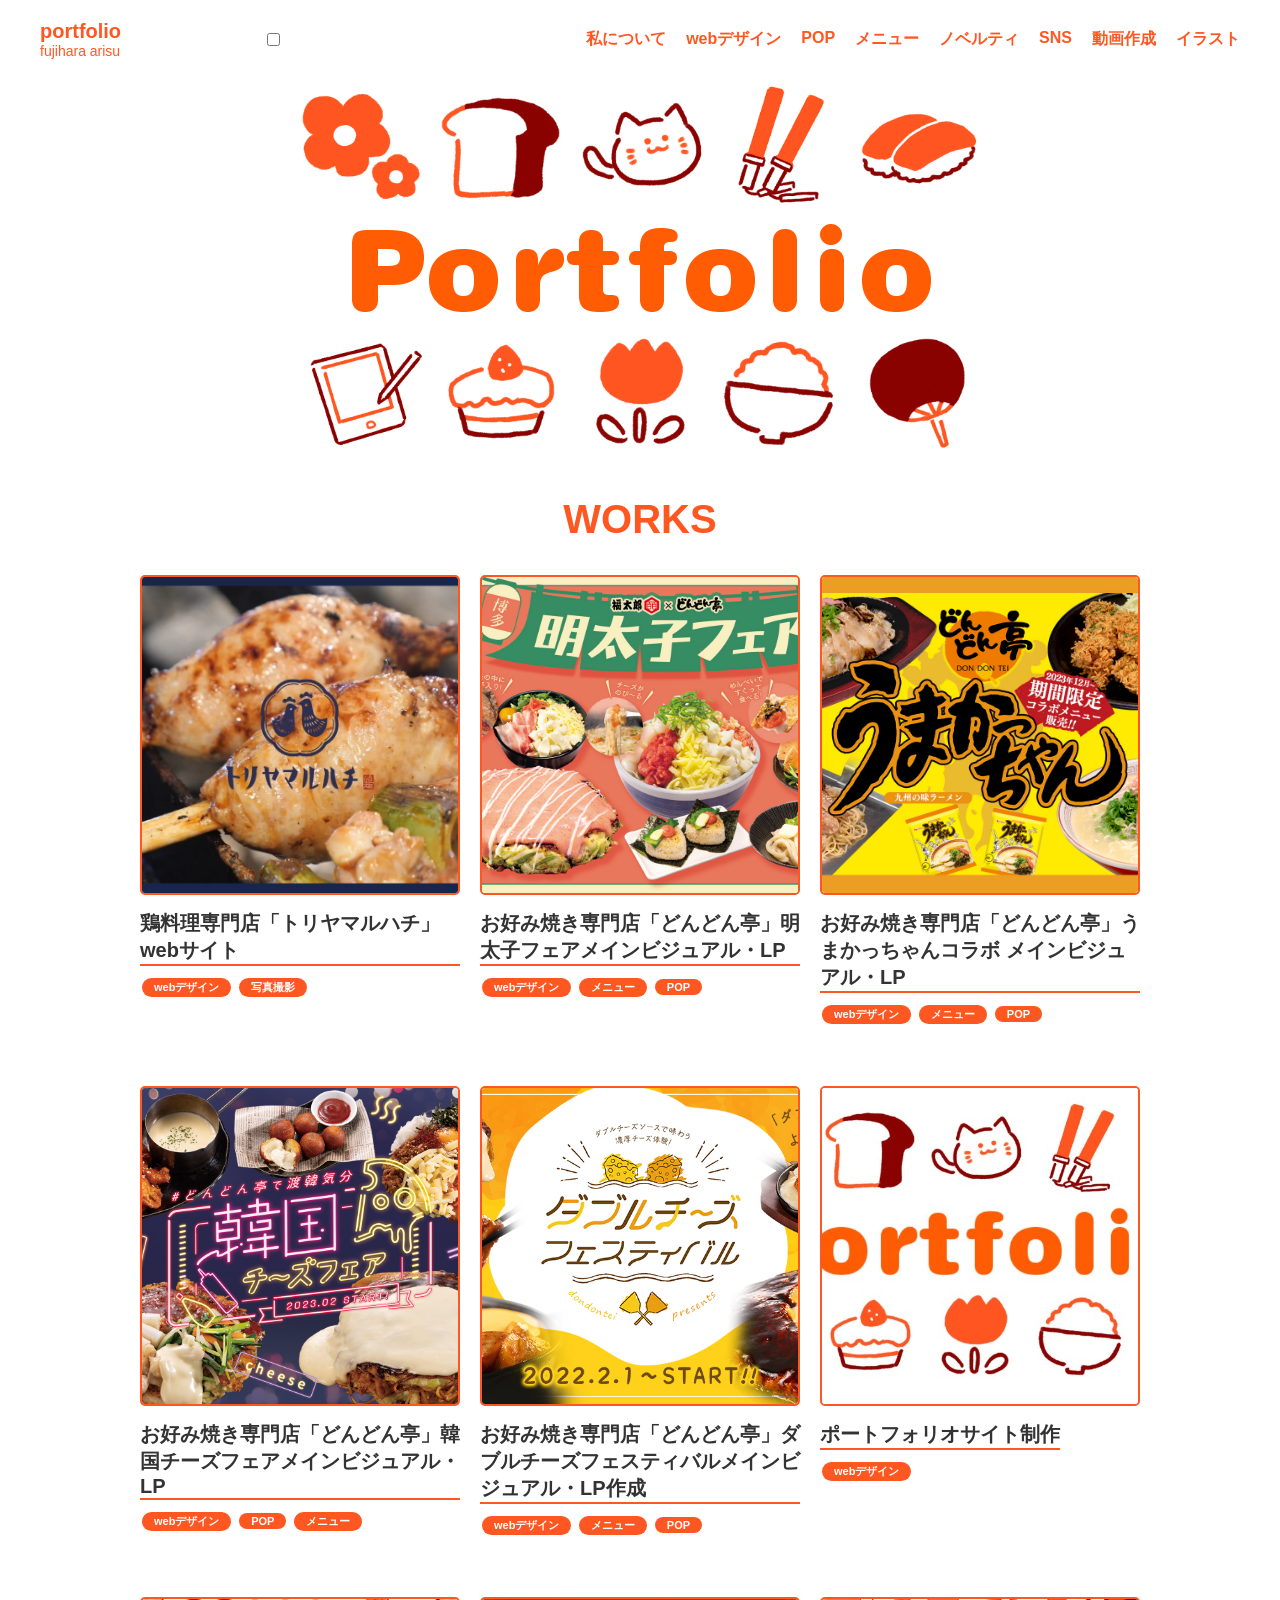
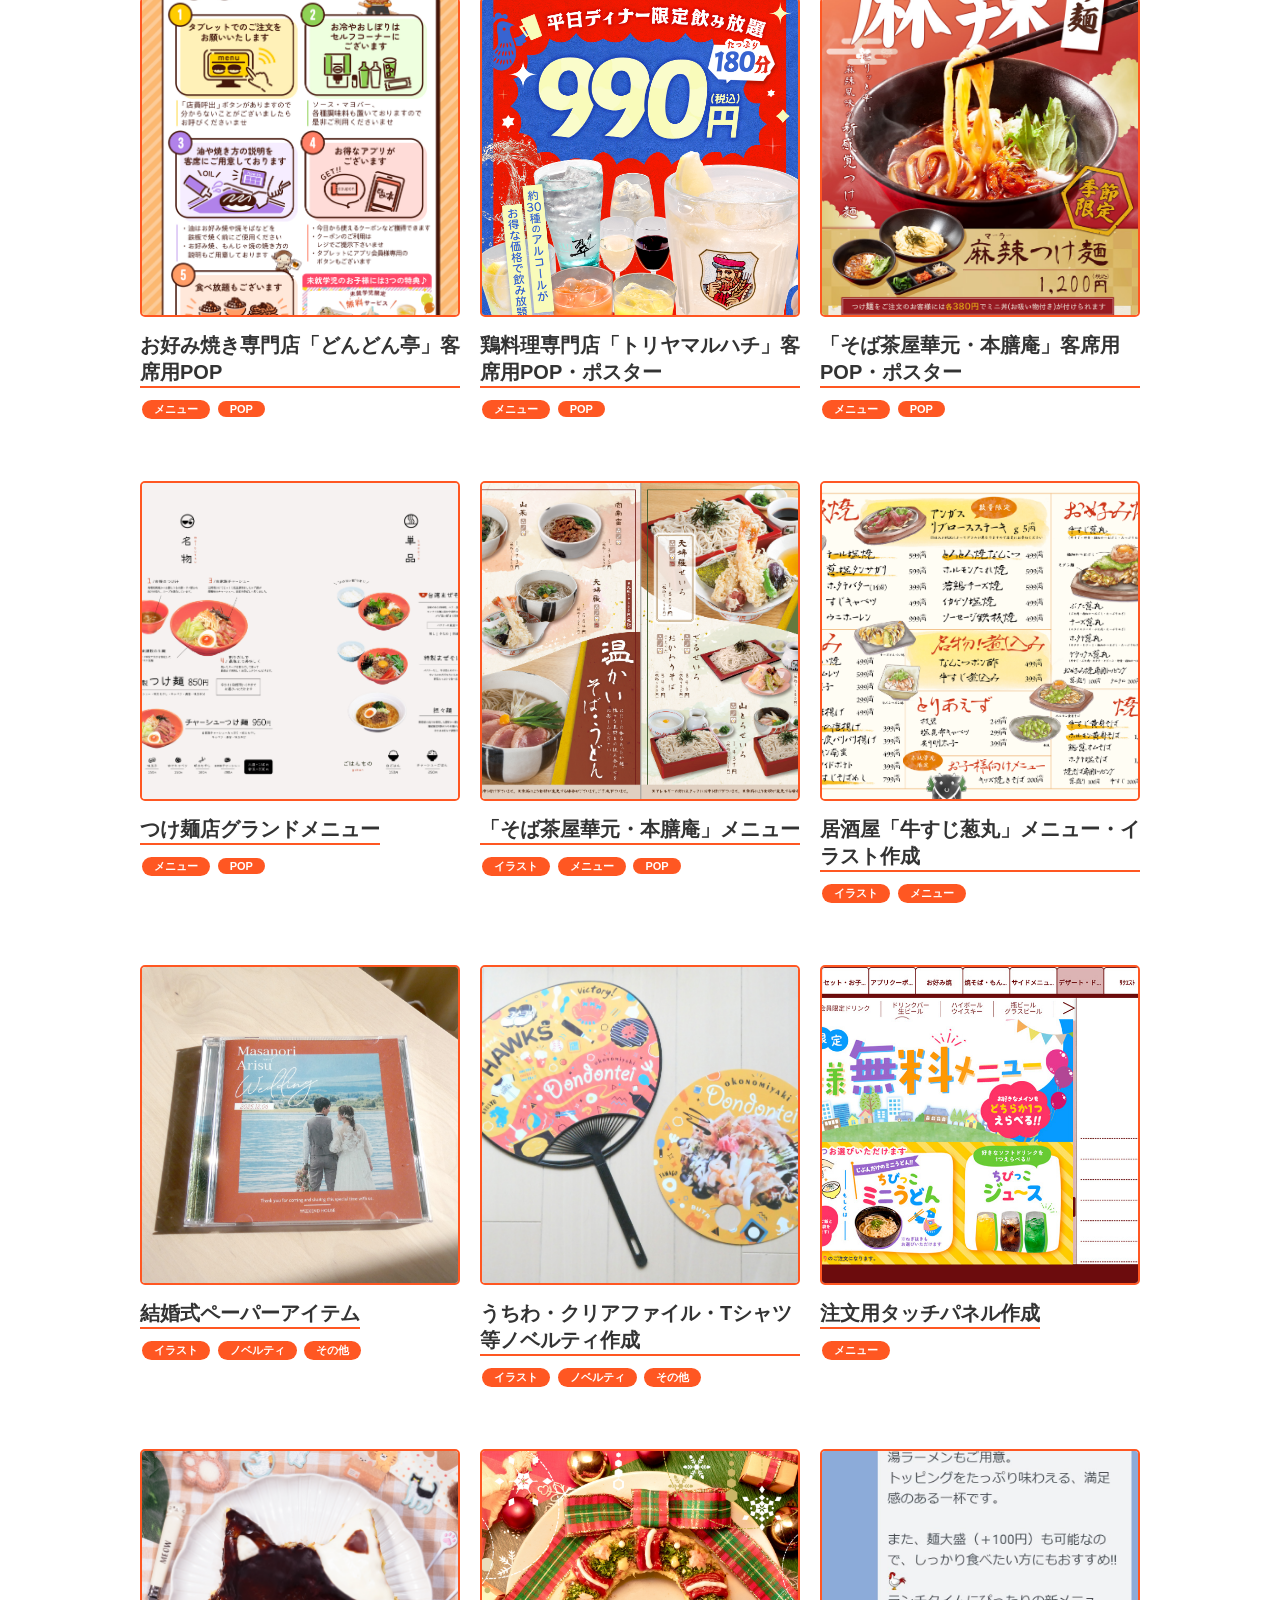
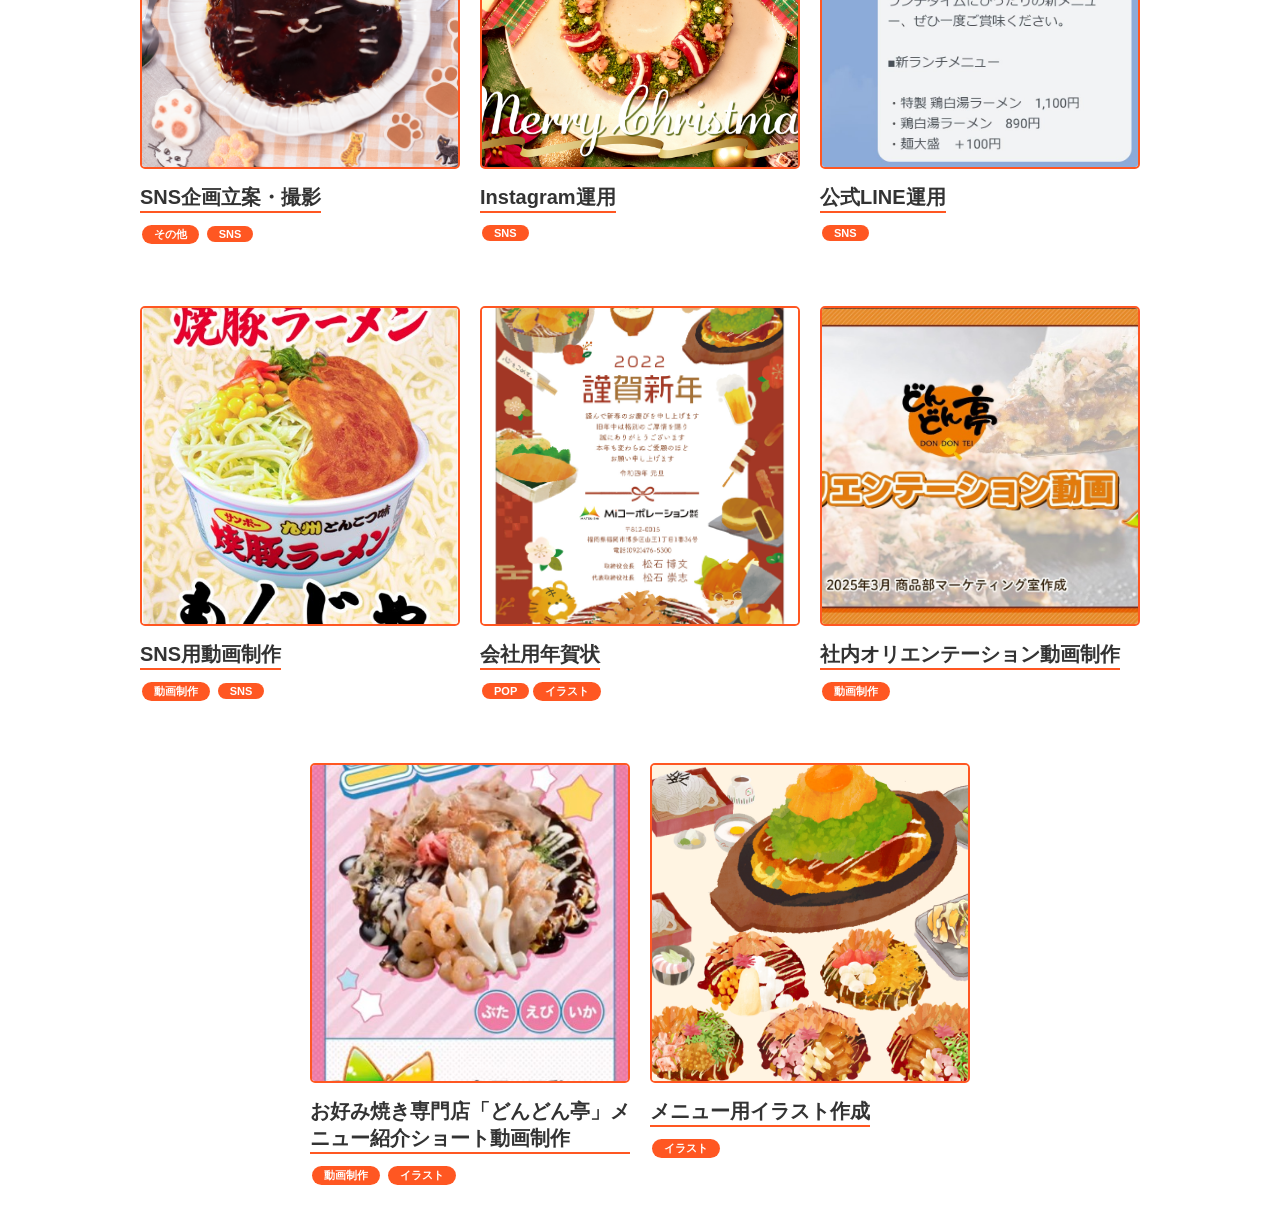
==== index.html @ ddd137fe "Update index.html" ====
<!doctype html>
<html lang="ja">
<head>
    <meta charset="utf-8">
    <title>portfolio</title>
    <meta name="viewport" content="width=device-width, initial-scale=1.0">
    <link rel="stylesheet" href="style.css">
</head>

<body>
    <header>
        <div class="logo">
             <h1><a href="index.html">portfolio</a></h1>
            <p>fujihara arisu</p>
        </div>

        <input type="checkbox" id="menu-btn-check">
            <label for="menu-btn-check" class="menu-btn">
                <span></span>
            </label>
        <nav class="nav-container">

            
            <ul class="menu-content">
                <li><a href="profile.html">私について</a></li>
                <li><a href="web.html">webデザイン</a></li>
                <li><a href="pop.html">POP</a></li>
                <li><a href="menu.html">メニュー</a></li>
                <li><a href="novelty.html">ノベルティ</a></li>
                <li><a href="sns.html">SNS</a></li>
                <li><a href="video.html">動画作成</a></li>
                <li><a href="illustration.html">イラスト</a></li>
            </ul>
        </nav>
    </header>

    <main>
        <div class="main_visual">
            <div class="main_visual_illustration">
                <img src="main_visual_mini01.png" alt="メインビジュアル01">
                <img src="main_visual_mini02.png" alt="メインビジュアル02">
                <img src="main_visual_mini03.png" alt="メインビジュアル03">
                <img src="main_visual_mini04.png" alt="メインビジュアル04">
                <img src="main_visual_mini05.png" alt="メインビジュアル05">
            </div>
                    <div class="main_visual_text">
                        <img src="portfolio.png" alt="メインビジュアル">
                    </div>
            <div class="main_visual_illustration">
                <img src="main_visual_mini06.png" alt="メインビジュアル06">
                <img src="main_visual_mini07.png" alt="メインビジュアル07">
                <img src="main_visual_mini08.png" alt="メインビジュアル08">
                <img src="main_visual_mini09.png" alt="メインビジュアル09">
                <img src="main_visual_mini10.png" alt="メインビジュアル10">
            </div>
        </div>
    </main>
        <section id="works">
            <div class="inner">
                <h2 class="section-title">WORKS</h2>
                
                <div class="works-container">


					

                     <article class="work-card">
                        <button class="modal-open-btn" onclick="document.getElementById('modal04').showModal()">
                            <div class="work-image-wrapper">
                                <img src="maruhachi_web03.jpg" alt="鶏料理専門店「トリヤマルハチ」webサイト" class="work-thumb">
                            </div>
                            <div class="work-info-mini">
                                <h3 class="work-title">鶏料理専門店「トリヤマルハチ」webサイト</h3>
                                <div class="category-tags">
                                    <span class="tag">webデザイン</span>
                                    <span class="tag">写真撮影</span>
                                </div>
                            </div>
                        </button>

                        <dialog id="modal04" class="work-modal">
                            <div class="modal-content">
                                <button class="modal-close-btn" onclick="document.getElementById('modal04').close()">×</button>
                              <div class="modal-body">
                                  <div class="modal-images-group">
                                    <img src="maruhachi_web_kanpu.jpg" alt="詳細画像1" class="modal-main-img">
                                    </div>
                                
                                  <div class="modal-text">
                                    <h3>鶏料理専門店「トリヤマルハチ」webサイト</h3>
                                    <div class="category-tags">
<span class="tag">webデザイン</span>
                                    </div>
                                    <p>鶏料理専門店「トリヤマルハチ」webサイト作成。<br>
                                        デザイン制作からコーディング、wordpress導入、メニューの写真撮影、更新業務まで一貫して担当。<br>
                                        アクセス解析を分析したところメニューを見に来られるお客様が多かったため、より分かりやすいページにするためメニューページにすぐ飛べる導線を作るなど改修も行っている。<br>
                                    
                                     <a href="https://www.toriya-08.com/" class="btn-link">webサイトはこちら</a></p>
                                  </div>
                                </div>
                            </div>
                        </dialog>
                    </article>


                    <article class="work-card">
                        <button class="modal-open-btn" onclick="document.getElementById('modal16').showModal()">
                            <div class="work-image-wrapper">
                                <img src="web_mentaiko01.jpg" alt="お好み焼き専門店「どんどん亭」明太子フェアメインビジュアル・LP" class="work-thumb">
                            </div>
                            <div class="work-info-mini">
                                <h3 class="work-title">お好み焼き専門店「どんどん亭」明太子フェアメインビジュアル・LP</h3>
                                <div class="category-tags">
                                        <span class="tag">webデザイン</span>
                                      <span class="tag">メニュー</span>
                                        <span class="tag">POP</span>
                                </div>
                            </div>
                        </button>

                        <dialog id="modal16" class="work-modal">
                            <div class="modal-content">
                                <button class="modal-close-btn" onclick="document.getElementById('modal16').close()">×</button>
                              <div class="modal-body">
                                  <div class="modal-images-group">
									   <p>メインビジュアル</p>
                                    <img src="web_mentaiko01.jpg" alt="詳細画像1" class="modal-main-img">
									   <p>テーブルシール</p>
									   <img src="mentaiko_table.jpg" alt="詳細画像1" class="modal-main-img">
									  <p>注文用タッチパネル</p>
									   <img src="tab_mentai_01.jpg" alt="詳細画像2" class="modal-main-img">
									  <img src="tab_mentai_02.jpg" alt="詳細画像3" class="modal-main-img">
									  <p>LPデザインカンプ</p>
									   <img src="mentaiko_design_sp.jpg" alt="詳細画像4" class="modal-main-img">
                                    </div>
                                
                                  <div class="modal-text">
                                    <h3>お好み焼き専門店「どんどん亭」明太子フェアメインビジュアル・LP</h3>
                                    <div class="category-tags">
                                        <span class="tag">webデザイン</span>
                                      <span class="tag">メニュー</span>
                                        <span class="tag">POP</span>
                                    </div>
                                    <p>お好み焼き専門店「どんどん亭」明太子フェアメインビジュアル・LP作成。<br>
                                        デザイン制作からコーディング、注文用のタッチパネルのデザインまで一貫して担当。<br>
                                        明太子フェアは毎年開催されており、和風のデザインが多かったので印象を変えるためにモダンな雰囲気を心掛けた。<br>
										また、「どんどん亭」と「福太郎」どちらも福岡の企業のため、山笠や屋台を連想させる提灯を使って「福岡感」の出るデザインに仕上げ、ここでしか食べられない特別なコラボ感を演出した。<br>
                                    
                                     <a href="https://www.dondontei.com/campaign/dondontei_mentaiko2026/" class="btn-link">LPはこちら</a></p>
                                  </div>
                                </div>
                            </div>
                        </dialog>
                    </article>


                  <article class="work-card">
                        <button class="modal-open-btn" onclick="document.getElementById('modal05').showModal()">
                            <div class="work-image-wrapper">
                                <img src="screen_umaka.jpg" alt="「うまかっちゃん」コラボLP" class="work-thumb">
                            </div>
                            <div class="work-info-mini">
                                <h3 class="work-title">お好み焼き専門店「どんどん亭」うまかっちゃんコラボ メインビジュアル・LP</h3>
                                <div class="category-tags">
                                      <span class="tag">webデザイン</span>
                                      <span class="tag">メニュー</span>
                                        <span class="tag">POP</span>
                                </div>
                            </div>
                        </button>

                        <dialog id="modal05" class="work-modal">
                            <div class="modal-content">
                                <button class="modal-close-btn" onclick="document.getElementById('modal05').close()">×</button>
                              <div class="modal-body">
                                  <div class="modal-images-group">
                                      <p>メインビジュアル</p>
                                    <img src="screen_umaka.jpg" alt="詳細画像1" class="modal-main-img">
                                      <p>三角POP</p>
                                    <img src="umaka_sankaku_tyu2.jpg" alt="詳細画像2" class="modal-main-img">
                                      <p>タッチパネル画面</p>
                                       <img src="umaka_paneru.jpg" alt="詳細画像2" class="modal-main-img">
									   <p>デザインカンプ</p>
                                       <img src="umaka_lp.jpg" alt="詳細画像2" class="modal-main-img">
                                    </div>
                                
                                  <div class="modal-text">
                                    <h3>お好み焼き専門店「どんどん亭」うまかっちゃんコラボ メインビジュアル・LP</h3>
                                    <div class="category-tags">
                                      <span class="tag">webデザイン</span>
                                      <span class="tag">メニュー</span>
 <span class="tag">POP</span>
                                    </div>
                                    <p>お好み焼き専門店「どんどん亭」で九州の袋ラーメン「うまかっちゃん」とコラボした際のwebデザイン・コーディングを担当。<br>
                                        メニュー紹介を袋麺のパッケージに見立てたり、九州のコラボらしく博多弁を使用したり遊び心あふれるデザイン。<br>
                                        LPのほかにも三角POP・タッチパネル・のぼりなども作成。<br>
                                        <a href="https://www.dondontei.com/campaign/umakachan2023/" class="btn-link">LPはこちら</a></p>
                                    </p>
                                  </div>
                                </div>
                            </div>
                        </dialog>
                    </article>

                     <article class="work-card">
                        <button class="modal-open-btn" onclick="document.getElementById('modal02').showModal()">
                            <div class="work-image-wrapper">
								<img src="kankoku_fair_main.jpg" alt="POP02 詳細画像" class="work-thumb">
                            </div>
                            <div class="work-info-mini">
                                <h3 class="work-title">お好み焼き専門店「どんどん亭」韓国チーズフェアメインビジュアル・LP</h3>
                                <div class="category-tags">
                                     <span class="tag">webデザイン</span>
                                            <span class="tag">POP</span>
                                            <span class="tag">メニュー</span>
                                            
                                </div>
                            </div>
                        </button>

                        <dialog id="modal02" class="work-modal">
                            <div class="modal-content">
                                <button class="modal-close-btn" onclick="document.getElementById('modal02').close()">×</button>
                                <div class="modal-body">
										<div class="modal-images-group">
                               	<p>メインビジュアル</p>
                                    <img src="kankoku_fair_main.jpg" alt="POP02 詳細画像" class="modal-main-img">
									<p>デザインカンプ</p>
									<img src="kankoku_lp.jpg" alt="POP02 詳細画像" class="modal-main-img">
</div>
									
                                    <div class="modal-text">
                                        <h3>お好み焼き専門店「どんどん亭」韓国チーズフェアメインビジュアル・LP</h3>
                                        <div class="category-tags">
                                <span class="tag">webデザイン</span>
                                            <span class="tag">POP</span>
                                            <span class="tag">メニュー</span>
                                            
                                        </div>
                                        <p>お好み焼き専門店「どんどん亭」の期間限定フェア「韓国チーズフェア」のメインビジュアル・LP作成・コーディングを担当。<br>
                                        韓国らしいネオン管のデザインで、今まで社内であまり作成していなかったデザインに挑戦した結果、例年のチーズフェアよりも売り上げが好調だった。<br>
                                        メインビジュアルをもとにLP、タッチパネル等も作成した。<br>
                                            <a href="https://www.dondontei.com/campaign/kankoku_cheese_fair_2023/" class="btn-link">LPはこちら</a></p>
                                    </div>
                                </div>
                            </div>
                        </dialog>
                    </article>

                                     <article class="work-card">
                        <button class="modal-open-btn" onclick="document.getElementById('modal06').showModal()">
                            <div class="work-image-wrapper">
                                <img src="cheese2022_website_top_banner.jpg" alt="「ダブルチーズフェスティバル」LP作成" class="work-thumb">
                                <img src="panel_06.jpg" alt="「ダブルチーズフェスティバル」タッチパネル" class="work-thumb">
                                <img src="panel_07.jpg" alt="「ダブルチーズフェスティバル」タッチパネル" class="work-thumb">
                                <img src="panel_08.jpg" alt="「ダブルチーズフェスティバル」タッチパネル" class="work-thumb">
                            </div>
                            <div class="work-info-mini">
                                <h3 class="work-title">お好み焼き専門店「どんどん亭」ダブルチーズフェスティバルメインビジュアル・LP作成</h3>
                                <div class="category-tags">
                                      <span class="tag">webデザイン</span>
                                      <span class="tag">メニュー</span>
 <span class="tag">POP</span>
                                </div>
                            </div>
                        </button>

                        <dialog id="modal06" class="work-modal">
                            <div class="modal-content">
                                <button class="modal-close-btn" onclick="document.getElementById('modal06').close()">×</button>
                              <div class="modal-body">
                                  <div class="modal-images-group">
									  <p>メインビジュアル</p>
                                    <img src="cheese2022_website_top_banner.jpg" alt="詳細画像1" class="modal-main-img">
									  <p>ロゴ</p>
                                    <img src="w_cheese_logo.jpg" alt="詳細画像1" class="modal-main-img">
									  <p>デザインカンプ</p>
									  <img src="w_cheese_lp.jpg" alt="詳細画像1" class="modal-main-img">
                                    </div>
                                
                                  <div class="modal-text">
                                    <h3>お好み焼き専門店「どんどん亭」ダブルチーズフェスティバルメインビジュアル・LP作成</h3>
                                    <div class="category-tags">
                                      <span class="tag">webデザイン</span>
                                      <span class="tag">メニュー</span>
                                      
 <span class="tag">POP</span>
                                    </div>
                                    <p>お好み焼き専門店「どんどん亭」季節限定フェア「ダブルチーズフェスティバル」LPを制作。<br>
                                        冬のフェアらしく温かみのあるデザインを心掛けた。<br>
                                         <a href="https://www.dondontei.com/campaign/wcheesefes2022/" class="btn-link">LPはこちら</a>
                                    </p>
                                  </div>
                                </div>
                            </div>
                        </dialog>
                    </article>


                    <article class="work-card">
                        <button class="modal-open-btn" onclick="document.getElementById('modal21').showModal()">
                            <div class="work-image-wrapper">
                                <img src="web_portfolio.jpg" alt="ポートフォリオサイト" class="work-thumb">
                            </div>
                            <div class="work-info-mini">
                                <h3 class="work-title">ポートフォリオサイト制作</h3>
                                <div class="category-tags">
                                        <span class="tag">webデザイン</span>
                                </div>
                            </div>
                        </button>

                        <dialog id="modal21" class="work-modal">
                            <div class="modal-content">
                                <button class="modal-close-btn" onclick="document.getElementById('modal21').close()">×</button>
                              <div class="modal-body">
                                  <div class="modal-images-group">
                                    <img src="web_portfolio.jpg" alt="詳細画像1" class="modal-main-img">
                                    <img src="web_portfolio02.jpg" alt="詳細画像1" class="modal-main-img">
                                    </div>
                                
                                  <div class="modal-text">
                                    <h3>ポートフォリオサイト制作</h3>
                                    <div class="category-tags">
                                        <span class="tag">webデザイン</span>
                                    </div>
                                    <p>当ポートフォリオサイトの制作。<br>
                                        飲食店の実績が多いので、飲食物の写真が引き立つよう暖かみのある色合いをベースに作成。シンプルで閲覧しやすいデザインを心がけた。<br>
                                        <br>
                                    
                                     
                                  </div>
                                </div>
                            </div>
                        </dialog>
                    </article>


					         <article class="work-card">
                        <button class="modal-open-btn" onclick="document.getElementById('modal13').showModal()">
                            <div class="work-image-wrapper">
                                <img src="don_pop_01.jpg" alt="お好み焼き専門店「どんどん亭」客席用POP" class="work-thumb">
                            </div>
                            <div class="work-info-mini">
                                <h3 class="work-title">お好み焼き専門店「どんどん亭」客席用POP</h3>
                                <div class="category-tags">
                                    <span class="tag">メニュー</span>
                                    <span class="tag">POP</span>
                                </div>
                            </div>
                        </button>

                        <dialog id="modal13" class="work-modal">
                            <div class="modal-content">
                                <button class="modal-close-btn" onclick="document.getElementById('modal13').close()">×</button>
                              <div class="modal-body">
                                  <div class="modal-images-group">
                                    <p>初回来店時の案内POP</p>
                                    <img src="don_pop_01.jpg" alt="詳細画像1" class="modal-main-img"><br>
                                    <p>客席に掲示するお好み焼きの作り方POP</p>
                                    <img src="don_pop_02.jpg" alt="詳細画像2" class="modal-main-img"><br>
                                    <p>クチコミを促すPOP</p>
                                    <img src="don_pop_03.jpg" alt="詳細画像2" class="modal-main-img"><br>
                                    <p>客席のテーブルに貼付するシール</p>
                                    <img src="don_pop_04.jpg" alt="詳細画像2" class="modal-main-img"><br>
                                    </div>
                                
                                  <div class="modal-text">
                                    <h3>お好み焼き専門店「どんどん亭」客席用POP</h3>
                                    <div class="category-tags">
                                      <span class="tag">メニュー</span>
                                    <span class="tag">POP</span>
                                    </div>
                                    <p>お好み焼き専門店「どんどん亭」の客席用POP作成。<br>
                                       お客様が一目見て内容が伝わるように心がけている。<br>
                                    </p>
                                  </div>
                                </div>
                            </div>
                        </dialog>
                    </article>


                    <article class="work-card">
                        <button class="modal-open-btn" onclick="document.getElementById('modal14').showModal()">
                            <div class="work-image-wrapper">
                                <img src="990nomiho.jpg" alt="鶏料理専門店「トリヤマルハチ」客席用POP・ポスター" class="work-thumb">
                            </div>
                            <div class="work-info-mini">
                                <h3 class="work-title">鶏料理専門店「トリヤマルハチ」客席用POP・ポスター</h3>
                                <div class="category-tags">
                                    <span class="tag">メニュー</span>
                                    <span class="tag">POP</span>
                                </div>
                            </div>
                        </button>

                        <dialog id="modal14" class="work-modal">
                            <div class="modal-content">
                                <button class="modal-close-btn" onclick="document.getElementById('modal14').close()">×</button>
                              <div class="modal-body">
                                  <div class="modal-images-group">
<p>飲み放題販促POP</p>
                                    <img src="990nomiho.jpg" alt="詳細画像1" class="modal-main-img"><br>
                                    <p>「水炊き割引キャンペーン」POP</p>
                                    <img src="maru_mizutaki.jpg" alt="詳細画像1" class="modal-main-img"><br>
                                    <p>名物「朝挽きつくね」ポスター</p>
                                    <img src="maru_pop_02.jpg" alt="詳細画像2" class="modal-main-img"><br>
									 <p>鶏皮110円キャンペーンPOP</p>
                                    <img src="maru_pop_05.jpg" alt="詳細画像2" class="modal-main-img"><br>
                                    </div>
                                
                                  <div class="modal-text">
                                    <h3>鶏料理専門店「トリヤマルハチ」客席用POP・ポスター</h3>
                                    <div class="category-tags">
                                      <span class="tag">メニュー</span>
                                    <span class="tag">POP</span>
                                    </div>
                                    <p>鶏料理専門店「トリヤマルハチ」の客席用POP・ポスター作成。<br>
                                        商品の写真撮影からPOP作成まで担当。<br>
                                       「居酒屋っぽさ」と「レトロモダン風」な雰囲気で、お客様が一目見て内容が伝わるように心がけている。<br>
                                    </p>
                                  </div>
                                </div>
                            </div>
                        </dialog>
                    </article>

                 
                    <article class="work-card">
                        <button class="modal-open-btn" onclick="document.getElementById('modal15').showModal()">
                            <div class="work-image-wrapper">
                                <img src="gen_pop_01.jpg" alt="「そば茶屋華元・本膳庵」客席用POP・ポスター" class="work-thumb">
                            </div>
                            <div class="work-info-mini">
                                <h3 class="work-title">「そば茶屋華元・本膳庵」客席用POP・ポスター</h3>
                                <div class="category-tags">
                                    <span class="tag">メニュー</span>
                                    <span class="tag">POP</span>
                                </div>
                            </div>
                        </button>

                        <dialog id="modal15" class="work-modal">
                            <div class="modal-content">
                                <button class="modal-close-btn" onclick="document.getElementById('modal15').close()">×</button>
                              <div class="modal-body">
                                  <div class="modal-images-group">
                                    <p>期間限定メニュー「麻辣そば」POP</p>
                                    <img src="gen_pop_01.jpg" alt="詳細画像1" class="modal-main-img"><br>
                                    <p>期間限定メニュー「牡蛎のキムチチゲそば」POPポスター</p>
                                    <img src="gen_pop_02.jpg" alt="詳細画像2" class="modal-main-img"><br>
                                    <p>期間限定メニュー「秋野菜のミニ天せいろ」POP</p>
                                    <img src="gen_pop_03.jpg" alt="詳細画像2" class="modal-main-img"><br>
                                    <p>オープン1周年記念メニューPOP</p>
                                    <img src="gen_pop_04.jpg" alt="詳細画像2" class="modal-main-img"><br>
                                    <p>店頭ポスター</p>
                                    <img src="gen_pop_05.jpg" alt="詳細画像2" class="modal-main-img"><br>
                                    </div>
                                
                                  <div class="modal-text">
                                    <h3>「そば茶屋華元・本膳庵」客席用POP・ポスター</h3>
                                    <div class="category-tags">
                                      <span class="tag">メニュー</span>
                                    <span class="tag">POP</span>
                                    </div>
                                    <p>「そば茶屋華元・本膳庵」の客席用POP・ポスター作成。<br>
                                        商品の写真撮影からPOP作成まで担当。<br>
                                       ご年配のお客様が多い業態なので全体的に文字と写真は大きく、読みやすさを意識しつつ和風で高級感のあるデザインを心がけている。<br>
                                    </p>
                                  </div>
                                </div>
                            </div>
                        </dialog>
                    </article>                    

                      <article class="work-card">
                        <button class="modal-open-btn" onclick="document.getElementById('modal12').showModal()">
                            <div class="work-image-wrapper">
                                <img src="goenya_grand_menu01.jpg" alt="つけ麺店グランドメニュー" class="work-thumb">
                            </div>
                            <div class="work-info-mini">
                                <h3 class="work-title">つけ麺店グランドメニュー</h3>
                                <div class="category-tags">
                                    <span class="tag">メニュー</span>
                                    <span class="tag">POP</span>
                                </div>
                            </div>
                        </button>

                        <dialog id="modal12" class="work-modal">
                            <div class="modal-content">
                                <button class="modal-close-btn" onclick="document.getElementById('modal12').close()">×</button>
                              <div class="modal-body">
                                  <div class="modal-images-group instagram-group">
                                    <img src="goenya_grand_menu01.jpg" alt="詳細画像1" class="modal-main-img"><br>
                                    <img src="goenya_grand_menu02.jpg" alt="詳細画像2" class="modal-main-img"><br>
                                    <img src="goenya_grand_menu03.jpg" alt="詳細画像2" class="modal-main-img"><br>
                                    <img src="goenya_grand_menu04.jpg" alt="詳細画像2" class="modal-main-img"><br>
                                    </div>
                                
                                  <div class="modal-text">
                                    <h3>つけ麺店グランドメニュー</h3>
                                    <div class="category-tags">
                                      <span class="tag">メニュー</span>
                                    <span class="tag">POP</span>
                                    </div>
                                    <p>つけ麺店のグランドメニュー作成。<br>
                                        モダンでシンプルなデザインを意識した。<br>
                                    </p>
                                  </div>
                                </div>
                            </div>
                        </dialog>
                    </article>

                    
     

                   
                       <article class="work-card">
                        <button class="modal-open-btn" onclick="document.getElementById('modal03').showModal()">
                            <div class="work-image-wrapper">
                                <img src="gen_grand_menu.jpg" alt="POP02 サムネイル" class="work-thumb">
                            </div>
                            <div class="work-info-mini">
                                <h3 class="work-title">「そば茶屋華元・本膳庵」メニュー</h3>
                                <div class="category-tags">
                                    <span class="tag">イラスト</span>
                                    <span class="tag">メニュー</span>
                                    <span class="tag">POP</span>
                                </div>
                            </div>
                        </button>

                        <dialog id="modal03" class="work-modal">
                            <div class="modal-content">
                                <button class="modal-close-btn" onclick="document.getElementById('modal03').close()">×</button>
                              <div class="modal-body">
                                  <div class="modal-images-group">
                                    <img src="gen_grand_menu.jpg" alt="詳細画像1" class="modal-main-img"><br>
                                    <img src="gen_grand_menu_illusut.jpg" alt="詳細画像2" class="modal-main-img">
                                    <img src="gen_grand02.jpg" alt="詳細画像3" class="modal-main-img">
                                    <img src="gen_grand04.jpg" alt="詳細画像4" class="modal-main-img">
                                    </div>
                                
                                  <div class="modal-text">
                                    <h3>「そば茶屋華元・本膳庵」メニュー</h3>
                                    <div class="category-tags">
                                      <span class="tag">イラスト</span>
                                      <span class="tag">メニュー</span>
                                    </div>
                                    <p>そば専門店「本膳庵」「華元」のメニュー作成。<br>
                                    そば屋らしい和風な雰囲気と高級感を出しつつ、写真やイラストも入れてメニューの詳細が分かりやすいようにした。</p>
                                  </div>
                                </div>
                            </div>
                        </dialog>
                    </article>

                <article class="work-card">
                        <button class="modal-open-btn" onclick="document.getElementById('modal20').showModal()">
                            <div class="work-image-wrapper">
                                <img src="negi_menu.png" alt="メニュー用イラスト作成" class="work-thumb">
                            </div>
                            <div class="work-info-mini">
                                <h3 class="work-title">居酒屋「牛すじ葱丸」メニュー・イラスト作成</h3>
                                <div class="category-tags">
                                    <span class="tag">イラスト</span>
                                    <span class="tag">メニュー</span>
                                </div>
                            </div>
                        </button>

                        <dialog id="modal20" class="work-modal">
                            <div class="modal-content">
                                <button class="modal-close-btn" onclick="document.getElementById('modal20').close()">×</button>
                              <div class="modal-body">
                                  <div class="modal-images-group">
                                    <p>居酒屋「牛すじ葱丸」メニュー・イラスト作成</p>
                                    <img src="negi_menu.png" alt="メニュー用イラスト" class="modal-main-img">
                                    <img src="negi_ill_01.jpg" alt="メニュー用イラスト" class="modal-main-img">
                                    <img src="negi_ill_02.jpg" alt="メニュー用イラスト" class="modal-main-img">
                                    <img src="negi_ill_03.jpg" alt="メニュー用イラスト" class="modal-main-img">
                                    <img src="negi_ill_04.jpg" alt="メニュー用イラスト" class="modal-main-img">
                                  </div>
                                  <div class="modal-text">
                                    <h3>居酒屋「牛すじ葱丸」メニュー・イラスト作成</h3>
                                    <div class="category-tags">
                                      <span class="tag">イラスト</span>
                                      <span class="tag">メニュー</span>
                                    </div>
                                    <p>メニューに使用したり店舗に貼るためのPOP用イラストを作成した。<br>
                                    メニューの魅力を引き出すことを目指した。<br>
                                    </p>
                                  </div>
                                </div>
                            </div>
                        </dialog>
                    </article>      


					                                            <article class="work-card">
                        <button class="modal-open-btn" onclick="document.getElementById('modal07').showModal()">
                            <div class="work-image-wrapper">
                                <img src="nov_jyake01.jpg" alt="結婚式ペーパーアイテム" class="work-thumb">
                            </div>
                            <div class="work-info-mini">
                                <h3 class="work-title">結婚式ペーパーアイテム</h3>
                                <div class="category-tags">
                                    <span class="tag">イラスト</span>
                                    <span class="tag">ノベルティ</span>
                                    <span class="tag">その他</span>
                                </div>
                            </div>
                        </button>

                        <dialog id="modal07" class="work-modal">
                            <div class="modal-content">
                                <button class="modal-close-btn" onclick="document.getElementById('modal07').close()">×</button>
                              <div class="modal-body">
                                  <div class="modal-images-group">
				<p>CD風プロフィールブック</p>
                                    <img src="nov_jyake01.jpg" alt="詳細画像1" class="modal-main-img">
                                    <img src="nov_jyake02.jpg" alt="詳細画像2" class="modal-main-img">

                                    <img src="nov_cd_naka02.jpg" alt="詳細画像2" class="modal-main-img">
                                    				<p>個別イラスト入り席札</p>
                                    <img src="nov_es.jpg" alt="詳細画像2" class="modal-main-img">
                                    				<p>チケット風エスコートカード</p>
                                    <img src="nov_ticket.jpg" alt="詳細画像2" class="modal-main-img">
                                    </div>
                                
                                  <div class="modal-text">
                                    <h3>結婚式ペーパーアイテム</h3>
                                    <div class="category-tags">
                                        <span class="tag">イラスト</span>
                                        <span class="tag">ノベルティ</span>
                                        <span class="tag">その他</span>
                                    </div>
                                    <p>自身の結婚式のペーパーアイテムを作成。<br>
                                        お互いアイドルが好きなのでコンサート風のコンセプトにして、プロフィールブックはCD風、<br>
                                        席札はゲストそれぞれの好きなもののイラストを用いた音楽サブスク風、エスコートカードはチケット風にした。<br>
                                    </p>
                                  </div>
                                </div>
                            </div>
                        </dialog>
                    </article>

                    <article class="work-card">
                        <button class="modal-open-btn" onclick="document.getElementById('modal08').showModal()">
                            <div class="work-image-wrapper">
                                <img src="nov_don_01.jpg" alt="うちわ・クリアファイル・Tシャツ等ノベルティ作成" class="work-thumb">
                            </div>
                            <div class="work-info-mini">
                                <h3 class="work-title">うちわ・クリアファイル・Tシャツ等ノベルティ作成</h3>
                                <div class="category-tags">
                                    <span class="tag">イラスト</span>
                                    <span class="tag">ノベルティ</span>
                                    <span class="tag">その他</span>
                                </div>
                            </div>
                        </button>

                        <dialog id="modal08" class="work-modal">
                            <div class="modal-content">
                                <button class="modal-close-btn" onclick="document.getElementById('modal08').close()">×</button>
                              <div class="modal-body">
                                  <div class="modal-images-group">
				<p>うちわ</p>
                                    <img src="nov_don_01.jpg" alt="詳細画像1" class="modal-main-img">
				<p>クリアファイル</p>
                                    <img src="nov_don_02.jpg" alt="詳細画像2" class="modal-main-img">
                <p>Tシャツ</p>
                                    <img src="nov_don_03.jpg" alt="詳細画像3" class="modal-main-img">
                                    </div>
                                
                                  <div class="modal-text">
                                    <h3>うちわ・クリアファイル・Tシャツ等ノベルティ作成</h3>
                                    <div class="category-tags">
                                    <span class="tag">イラスト</span>
                                    <span class="tag">その他</span>
                                    </div>
                                    <p>お好み焼き専門店「どんどん亭」のノベルティ作成。
                                        ソフトバンクホークスとコラボして店舗で配布したうちわ(左)がご好評いただき早期配布終了したため、
                                        臨時で円形うちわ(右)も作成した。<br>
                                        イラスト作成で携わったTシャツは九州各地のご当地Tシャツを多数手がける「ローカルＴシャツ」より販売中。<br>
                                        <a href="https://local-t.com/products/dondontei" class="btn-link">販売ページはこちら</a>
                                    </p>
                                  </div>
                                </div>
                            </div>
                        </dialog>
                    </article>

					

					 <article class="work-card">
                        <button class="modal-open-btn" onclick="document.getElementById('modal23').showModal()">
                            <div class="work-image-wrapper">
                                <img src="tab_kids_tab.jpg" alt="ポートフォリオサイト" class="work-thumb">
                            </div>
                            <div class="work-info-mini">
                                <h3 class="work-title">注文用タッチパネル作成</h3>
                                <div class="category-tags">
                                        <span class="tag">メニュー</span>
                                </div>
                            </div>
                        </button>

                        <dialog id="modal23" class="work-modal">
                            <div class="modal-content">
                                <button class="modal-close-btn" onclick="document.getElementById('modal23').close()">×</button>
                              <div class="modal-body">
                                  <div class="modal-images-group">
									  <p>「トリヤマルハチ」お子様無料メニュー</p>
									  <img src="tab_kids_tab.jpg" alt="詳細画像1" class="modal-main-img">
									  <p>「トリヤマルハチ」水炊きページ</p>
                                    <img src="tab_mizutaki.png" alt="詳細画像1" class="modal-main-img">
									  <p>「トリヤマルハチ」アルコールページ</p>
                                    <img src="tab_drink.png" alt="詳細画像1" class="modal-main-img">
									  <p>「トリヤマルハチ」ラーメン</p>
									<img src="tab_lamen.png" alt="詳細画像1" class="modal-main-img">
									  <p>「どんどん亭」トッピングベビースターラーメン紹介ページ</p>
                                    <img src="tab_babystar.jpg" alt="詳細画像1" class="modal-main-img">
									  <p>「どんどん亭」クリームソーダ</p>
									  <img src="tab_cleamsoda_tab.jpg" alt="詳細画像1" class="modal-main-img">
									  
                                    </div>
                                
                                  <div class="modal-text">
                                    <h3>注文用タッチパネル作成</h3>
                                    <div class="category-tags">
                                        <span class="tag">メニュー</span>
                                    </div>
                                    <p>注文用タッチパネルの画像作成。<br>
                                      デザイン性だけではなく、お客様が難しく考えず注文できるよう利便性を常に心掛けた。<br>
                                        <br>
                                    
                                     
                                  </div>
                                </div>
                            </div>
                        </dialog>
                    </article>

         
                    <article class="work-card">
                        <button class="modal-open-btn" onclick="document.getElementById('modal09').showModal()">
                            <div class="work-image-wrapper">
                                <img src="kisetsu_02.jpg" alt="SNS企画立案・撮影" class="work-thumb">
                            </div>
                            <div class="work-info-mini">
                                <h3 class="work-title">SNS企画立案・撮影</h3>
                                <div class="category-tags">
                                    <span class="tag">その他</span>
                                    <span class="tag">SNS</span>
                                </div>
                            </div>
                        </button>

                        <dialog id="modal09" class="work-modal">
                            <div class="modal-content">
                                <button class="modal-close-btn" onclick="document.getElementById('modal09').close()">×</button>
                              <div class="modal-body">
                                  <div class="modal-images-group">
				<p>2月(2/22猫の日)</p>
                                    <img src="kisetsu_02.jpg" alt="詳細画像1" class="modal-main-img"><br>
				<p>1月(お正月)</p>
                                    <img src="kisetsu_01.png" alt="詳細画像2" class="modal-main-img"><br>
                                    				<p>12月(クリスマス)</p>
                                    <img src="kisetsu_12.jpg" alt="詳細画像2" class="modal-main-img"><br>
                                    				<p>10月(ハロウィン)</p>
                                    <img src="kisetsu_10.jpg" alt="詳細画像2" class="modal-main-img"><br>
                                    				<p>3月(プロ野球開幕戦)</p>
                                    <img src="kisetsu_03.jpg" alt="詳細画像2" class="modal-main-img"><br>
                                    </div>
                                
                                  <div class="modal-text">
                                    <h3>SNS企画立案・撮影</h3>
                                    <div class="category-tags">
                                    <span class="tag">その他</span>
                                    <span class="tag">SNS</span>
                                    </div>
                                    <p><p>お好み焼き専門店「どんどん亭」の公式Instagramにて、季節ごとのオリジナルお好み焼きを自ら考案し、 投稿する企画を立ち上げました。<br>
                                        企画立案からお好み焼きの調理、撮影用小物の調達、撮影、投稿までを一貫して担当。<br>
                                        本企画の開始を機に、それまで伸び悩んでいたフォロワー数が約200名増加するという成果に繋がりました。<br>
                                        <a href="https://www.instagram.com/dondontei_pr/" class="btn-link">Instagramはこちら</a>
                                    </p>
                                  </div>
                                </div>
                            </div>
                        </dialog>
                    </article>

                    <article class="work-card">
                        <button class="modal-open-btn" onclick="document.getElementById('modal10').showModal()">
                            <div class="work-image-wrapper">
                                <img src="xmas.jpg" alt="Instagram運用" class="work-thumb">
                            </div>
                            <div class="work-info-mini">
                                <h3 class="work-title">Instagram運用</h3>
                                <div class="category-tags">
                                    <span class="tag">SNS</span>
                                </div>
                            </div>
                        </button>

                        <dialog id="modal10" class="work-modal">
                            <div class="modal-content">
                                <button class="modal-close-btn" onclick="document.getElementById('modal10').close()">×</button>
                              <div class="modal-body">
                                  <div class="modal-images-group">
				<p>お好み焼き専門店「どんどん亭」Instagram運用</p>
                                    <img src="don_ig.jpg" alt="詳細画像1" class="modal-main-img"><br>
									  <p>投稿ごとのパフォーマンス事例。ターゲットに合わせた企画・デザインにより、多くのユーザーへリーチしました。</p>
									  <img src="insta_02.jpg" alt="詳細画像1" class="modal-main-img"><br>
									  <img src="insta_03.jpg" alt="詳細画像1" class="modal-main-img"><br>
                <p>毎月投稿していたオリジナルの「季節のお好み焼き」</p>
                                    <img src="kisetsu_12.jpg" alt="詳細画像1" class="modal-main-img"><br>
                                    <img src="kisetsu_02.jpg" alt="詳細画像1" class="modal-main-img"><br>
                                    <img src="kisetsu_10.jpg" alt="詳細画像1" class="modal-main-img"><br>
                 <p>鶏料理専門店「トリヤマルハチ」Instagram運用</p>
                                    <img src="maru_ig.jpg" alt="詳細画像1" class="modal-main-img">   <br>                

                                    </div>
                                
                                  <div class="modal-text">
                                    <h3>Instagram運用</h3>
                                    <div class="category-tags">
                                      <span class="tag">SNS</span>
                                    </div>
                                    <p>お好み焼き専門店「どんどん亭」Instagramの運用を担当。<br>
                                        2020年5月より運用を引き継ぎ、期間限定フェアの告知動画作成やオリジナルの「季節のお好み焼き」の投稿を行っている。<br>
                                        運用は完全に一人で行っており、企画から撮影、投稿まですべて一貫して担当している。<br>
                                        引継ぎ当時1,000名程度だったフォロワーは5,000名以上に増加した。<br>
<br>
                                        <a href="https://www.instagram.com/dondontei_pr/" class="btn-link">どんどん亭Instagramはこちら</a><br>
                                        <br>
                                        2022年3月に新業態の鶏料理専門店「トリヤマルハチ」のInstagram運用も兼任で担当。<br>
                                        店舗に撮影に赴き動画用の素材撮影から動画作成、投稿までを行っている。<br>
                                        フォロワー0からのスタートだったが、2026年現在2,000名以上のフォロワーを獲得している。<br>
                                        <br>
                                        <a href="https://www.instagram.com/toriyamaruhachi/" class="btn-link">トリヤマルハチInstagramはこちら</a><br>
                                    </p>
                                  </div>
                                </div>
                            </div>
                        </dialog>
                    </article>

                    <article class="work-card">
                        <button class="modal-open-btn" onclick="document.getElementById('modal22').showModal()">
                            <div class="work-image-wrapper">
                                <img src="line_01.jpg" alt="公式LINE運用" class="work-thumb">
                            </div>
                            <div class="work-info-mini">
                                <h3 class="work-title">公式LINE運用</h3>
                                <div class="category-tags">
                                    <span class="tag">SNS</span>
                                </div>
                            </div>
                        </button>

                        <dialog id="modal22" class="work-modal">
                            <div class="modal-content">
                                <button class="modal-close-btn" onclick="document.getElementById('modal22').close()">×</button>
                              <div class="modal-body">
                                  <div class="modal-images-group">
				<p>鶏料理専門店「トリヤマルハチ」公式LINE運用</p>
                                    <img src="line_01.jpg" alt="詳細画像1" class="modal-main-img"><br>
                                    <img src="line_02.jpg" alt="詳細画像1" class="modal-main-img"><br>              

                                    </div>
                                
                                  <div class="modal-text">
                                    <h3>公式LINE運用</h3>
                                    <div class="category-tags">
                                      <span class="tag">SNS</span>
                                    </div>
                                    <p>鶏料理専門店「トリヤマルハチ」公式LINE運用。<br>
                                        <br>
                                        運用は完全に一人で行っており、配信内容の発案からメッセージ作成、分析などすべて一貫して担当している。<br>
                                        2023年より運営しており、お友達登録者数は現在13,000名まで増加した。<br>

                                        <br>
                                        <a href="https://page.line.me/376japsh" class="btn-link">トリヤマルハチ公式LINEはこちら</a><br>
                                    </p>
                                  </div>
                                </div>
                            </div>
                        </dialog>
                    </article>

                    <article class="work-card">
                        <button class="modal-open-btn" onclick="document.getElementById('modal11').showModal()">
                            <div class="work-image-wrapper">
                                <img src="movie_yakibuta.jpg" alt="SNS用動画制作" class="work-thumb">
                            </div>
                            <div class="work-info-mini">
                                <h3 class="work-title">SNS用動画制作</h3>
                                <div class="category-tags">
                                    <span class="tag">動画制作</span>
                                    <span class="tag">SNS</span>
                                </div>
                            </div>
                        </button>

                        <dialog id="modal11" class="work-modal">
                            <div class="modal-content">
                                <button class="modal-close-btn" onclick="document.getElementById('modal11').close()">×</button>
                              <div class="modal-body">
                                  <div class="modal-images-group video-modal">
                                <p>Instagramリール用動画</p>
                                    
<blockquote class="instagram-media" data-instgrm-permalink="https://www.instagram.com/reel/DV0UqCGjem-/?utm_source=ig_embed&amp;utm_campaign=loading" data-instgrm-version="14" style=" background:#FFF; border:0; border-radius:3px; box-shadow:0 0 1px 0 rgba(0,0,0,0.5),0 1px 10px 0 rgba(0,0,0,0.15); margin: 1px; max-width:540px; min-width:326px; padding:0; width:99.375%; width:-webkit-calc(100% - 2px); width:calc(100% - 2px);"><div style="padding:16px;"> <a href="https://www.instagram.com/reel/DV0UqCGjem-/?utm_source=ig_embed&amp;utm_campaign=loading" style=" background:#FFFFFF; line-height:0; padding:0 0; text-align:center; text-decoration:none; width:100%;" target="_blank"> <div style=" display: flex; flex-direction: row; align-items: center;"> <div style="background-color: #F4F4F4; border-radius: 50%; flex-grow: 0; height: 40px; margin-right: 14px; width: 40px;"></div> <div style="display: flex; flex-direction: column; flex-grow: 1; justify-content: center;"> <div style=" background-color: #F4F4F4; border-radius: 4px; flex-grow: 0; height: 14px; margin-bottom: 6px; width: 100px;"></div> <div style=" background-color: #F4F4F4; border-radius: 4px; flex-grow: 0; height: 14px; width: 60px;"></div></div></div><div style="padding: 19% 0;"></div> <div style="display:block; height:50px; margin:0 auto 12px; width:50px;"><svg width="50px" height="50px" viewBox="0 0 60 60" version="1.1" xmlns="https://www.w3.org/2000/svg" xmlns:xlink="https://www.w3.org/1999/xlink"><g stroke="none" stroke-width="1" fill="none" fill-rule="evenodd"><g transform="translate(-511.000000, -20.000000)" fill="#000000"><g><path d="M556.869,30.41 C554.814,30.41 553.148,32.076 553.148,34.131 C553.148,36.186 554.814,37.852 556.869,37.852 C558.924,37.852 560.59,36.186 560.59,34.131 C560.59,32.076 558.924,30.41 556.869,30.41 M541,60.657 C535.114,60.657 530.342,55.887 530.342,50 C530.342,44.114 535.114,39.342 541,39.342 C546.887,39.342 551.658,44.114 551.658,50 C551.658,55.887 546.887,60.657 541,60.657 M541,33.886 C532.1,33.886 524.886,41.1 524.886,50 C524.886,58.899 532.1,66.113 541,66.113 C549.9,66.113 557.115,58.899 557.115,50 C557.115,41.1 549.9,33.886 541,33.886 M565.378,62.101 C565.244,65.022 564.756,66.606 564.346,67.663 C563.803,69.06 563.154,70.057 562.106,71.106 C561.058,72.155 560.06,72.803 558.662,73.347 C557.607,73.757 556.021,74.244 553.102,74.378 C549.944,74.521 548.997,74.552 541,74.552 C533.003,74.552 532.056,74.521 528.898,74.378 C525.979,74.244 524.393,73.757 523.338,73.347 C521.94,72.803 520.942,72.155 519.894,71.106 C518.846,70.057 518.197,69.06 517.654,67.663 C517.244,66.606 516.755,65.022 516.623,62.101 C516.479,58.943 516.448,57.996 516.448,50 C516.448,42.003 516.479,41.056 516.623,37.899 C516.755,34.978 517.244,33.391 517.654,32.338 C518.197,30.938 518.846,29.942 519.894,28.894 C520.942,27.846 521.94,27.196 523.338,26.654 C524.393,26.244 525.979,25.756 528.898,25.623 C532.057,25.479 533.004,25.448 541,25.448 C548.997,25.448 549.943,25.479 553.102,25.623 C556.021,25.756 557.607,26.244 558.662,26.654 C560.06,27.196 561.058,27.846 562.106,28.894 C563.154,29.942 563.803,30.938 564.346,32.338 C564.756,33.391 565.244,34.978 565.378,37.899 C565.522,41.056 565.552,42.003 565.552,50 C565.552,57.996 565.522,58.943 565.378,62.101 M570.82,37.631 C570.674,34.438 570.167,32.258 569.425,30.349 C568.659,28.377 567.633,26.702 565.965,25.035 C564.297,23.368 562.623,22.342 560.652,21.575 C558.743,20.834 556.562,20.326 553.369,20.18 C550.169,20.033 549.148,20 541,20 C532.853,20 531.831,20.033 528.631,20.18 C525.438,20.326 523.257,20.834 521.349,21.575 C519.376,22.342 517.703,23.368 516.035,25.035 C514.368,26.702 513.342,28.377 512.574,30.349 C511.834,32.258 511.326,34.438 511.181,37.631 C511.035,40.831 511,41.851 511,50 C511,58.147 511.035,59.17 511.181,62.369 C511.326,65.562 511.834,67.743 512.574,69.651 C513.342,71.625 514.368,73.296 516.035,74.965 C517.703,76.634 519.376,77.658 521.349,78.425 C523.257,79.167 525.438,79.673 528.631,79.82 C531.831,79.965 532.853,80.001 541,80.001 C549.148,80.001 550.169,79.965 553.369,79.82 C556.562,79.673 558.743,79.167 560.652,78.425 C562.623,77.658 564.297,76.634 565.965,74.965 C567.633,73.296 568.659,71.625 569.425,69.651 C570.167,67.743 570.674,65.562 570.82,62.369 C570.966,59.17 571,58.147 571,50 C571,41.851 570.966,40.831 570.82,37.631"></path></g></g></g></svg></div><div style="padding-top: 8px;"> <div style=" color:#3897f0; font-family:Arial,sans-serif; font-size:14px; font-style:normal; font-weight:550; line-height:18px;">この投稿をInstagramで見る</div></div><div style="padding: 12.5% 0;"></div> <div style="display: flex; flex-direction: row; margin-bottom: 14px; align-items: center;"><div> <div style="background-color: #F4F4F4; border-radius: 50%; height: 12.5px; width: 12.5px; transform: translateX(0px) translateY(7px);"></div> <div style="background-color: #F4F4F4; height: 12.5px; transform: rotate(-45deg) translateX(3px) translateY(1px); width: 12.5px; flex-grow: 0; margin-right: 14px; margin-left: 2px;"></div> <div style="background-color: #F4F4F4; border-radius: 50%; height: 12.5px; width: 12.5px; transform: translateX(9px) translateY(-18px);"></div></div><div style="margin-left: 8px;"> <div style=" background-color: #F4F4F4; border-radius: 50%; flex-grow: 0; height: 20px; width: 20px;"></div> <div style=" width: 0; height: 0; border-top: 2px solid transparent; border-left: 6px solid #f4f4f4; border-bottom: 2px solid transparent; transform: translateX(16px) translateY(-4px) rotate(30deg)"></div></div><div style="margin-left: auto;"> <div style=" width: 0px; border-top: 8px solid #F4F4F4; border-right: 8px solid transparent; transform: translateY(16px);"></div> <div style=" background-color: #F4F4F4; flex-grow: 0; height: 12px; width: 16px; transform: translateY(-4px);"></div> <div style=" width: 0; height: 0; border-top: 8px solid #F4F4F4; border-left: 8px solid transparent; transform: translateY(-4px) translateX(8px);"></div></div></div> <div style="display: flex; flex-direction: column; flex-grow: 1; justify-content: center; margin-bottom: 24px;"> <div style=" background-color: #F4F4F4; border-radius: 4px; flex-grow: 0; height: 14px; margin-bottom: 6px; width: 224px;"></div> <div style=" background-color: #F4F4F4; border-radius: 4px; flex-grow: 0; height: 14px; width: 144px;"></div></div></a><p style=" color:#c9c8cd; font-family:Arial,sans-serif; font-size:14px; line-height:17px; margin-bottom:0; margin-top:8px; overflow:hidden; padding:8px 0 7px; text-align:center; text-overflow:ellipsis; white-space:nowrap;"><a href="https://www.instagram.com/reel/DV0UqCGjem-/?utm_source=ig_embed&amp;utm_campaign=loading" style=" color:#c9c8cd; font-family:Arial,sans-serif; font-size:14px; font-style:normal; font-weight:normal; line-height:17px; text-decoration:none;" target="_blank">どんどん亭【公式】(@dondontei_pr)がシェアした投稿</a></p></div></blockquote>
<script async src="//www.instagram.com/embed.js"></script><br>
<blockquote class="instagram-media" data-instgrm-permalink="https://www.instagram.com/reel/DHLDNcANWN_/?utm_source=ig_embed&amp;utm_campaign=loading" data-instgrm-version="14" style=" background:#FFF; border:0; border-radius:3px; box-shadow:0 0 1px 0 rgba(0,0,0,0.5),0 1px 10px 0 rgba(0,0,0,0.15); margin: 1px; max-width:540px; min-width:326px; padding:0; width:99.375%; width:-webkit-calc(100% - 2px); width:calc(100% - 2px);"><div style="padding:16px;"> <a href="https://www.instagram.com/reel/DHLDNcANWN_/?utm_source=ig_embed&amp;utm_campaign=loading" style=" background:#FFFFFF; line-height:0; padding:0 0; text-align:center; text-decoration:none; width:100%;" target="_blank"> <div style=" display: flex; flex-direction: row; align-items: center;"> <div style="background-color: #F4F4F4; border-radius: 50%; flex-grow: 0; height: 40px; margin-right: 14px; width: 40px;"></div> <div style="display: flex; flex-direction: column; flex-grow: 1; justify-content: center;"> <div style=" background-color: #F4F4F4; border-radius: 4px; flex-grow: 0; height: 14px; margin-bottom: 6px; width: 100px;"></div> <div style=" background-color: #F4F4F4; border-radius: 4px; flex-grow: 0; height: 14px; width: 60px;"></div></div></div><div style="padding: 19% 0;"></div> <div style="display:block; height:50px; margin:0 auto 12px; width:50px;"><svg width="50px" height="50px" viewBox="0 0 60 60" version="1.1" xmlns="https://www.w3.org/2000/svg" xmlns:xlink="https://www.w3.org/1999/xlink"><g stroke="none" stroke-width="1" fill="none" fill-rule="evenodd"><g transform="translate(-511.000000, -20.000000)" fill="#000000"><g><path d="M556.869,30.41 C554.814,30.41 553.148,32.076 553.148,34.131 C553.148,36.186 554.814,37.852 556.869,37.852 C558.924,37.852 560.59,36.186 560.59,34.131 C560.59,32.076 558.924,30.41 556.869,30.41 M541,60.657 C535.114,60.657 530.342,55.887 530.342,50 C530.342,44.114 535.114,39.342 541,39.342 C546.887,39.342 551.658,44.114 551.658,50 C551.658,55.887 546.887,60.657 541,60.657 M541,33.886 C532.1,33.886 524.886,41.1 524.886,50 C524.886,58.899 532.1,66.113 541,66.113 C549.9,66.113 557.115,58.899 557.115,50 C557.115,41.1 549.9,33.886 541,33.886 M565.378,62.101 C565.244,65.022 564.756,66.606 564.346,67.663 C563.803,69.06 563.154,70.057 562.106,71.106 C561.058,72.155 560.06,72.803 558.662,73.347 C557.607,73.757 556.021,74.244 553.102,74.378 C549.944,74.521 548.997,74.552 541,74.552 C533.003,74.552 532.056,74.521 528.898,74.378 C525.979,74.244 524.393,73.757 523.338,73.347 C521.94,72.803 520.942,72.155 519.894,71.106 C518.846,70.057 518.197,69.06 517.654,67.663 C517.244,66.606 516.755,65.022 516.623,62.101 C516.479,58.943 516.448,57.996 516.448,50 C516.448,42.003 516.479,41.056 516.623,37.899 C516.755,34.978 517.244,33.391 517.654,32.338 C518.197,30.938 518.846,29.942 519.894,28.894 C520.942,27.846 521.94,27.196 523.338,26.654 C524.393,26.244 525.979,25.756 528.898,25.623 C532.057,25.479 533.004,25.448 541,25.448 C548.997,25.448 549.943,25.479 553.102,25.623 C556.021,25.756 557.607,26.244 558.662,26.654 C560.06,27.196 561.058,27.846 562.106,28.894 C563.154,29.942 563.803,30.938 564.346,32.338 C564.756,33.391 565.244,34.978 565.378,37.899 C565.522,41.056 565.552,42.003 565.552,50 C565.552,57.996 565.522,58.943 565.378,62.101 M570.82,37.631 C570.674,34.438 570.167,32.258 569.425,30.349 C568.659,28.377 567.633,26.702 565.965,25.035 C564.297,23.368 562.623,22.342 560.652,21.575 C558.743,20.834 556.562,20.326 553.369,20.18 C550.169,20.033 549.148,20 541,20 C532.853,20 531.831,20.033 528.631,20.18 C525.438,20.326 523.257,20.834 521.349,21.575 C519.376,22.342 517.703,23.368 516.035,25.035 C514.368,26.702 513.342,28.377 512.574,30.349 C511.834,32.258 511.326,34.438 511.181,37.631 C511.035,40.831 511,41.851 511,50 C511,58.147 511.035,59.17 511.181,62.369 C511.326,65.562 511.834,67.743 512.574,69.651 C513.342,71.625 514.368,73.296 516.035,74.965 C517.703,76.634 519.376,77.658 521.349,78.425 C523.257,79.167 525.438,79.673 528.631,79.82 C531.831,79.965 532.853,80.001 541,80.001 C549.148,80.001 550.169,79.965 553.369,79.82 C556.562,79.673 558.743,79.167 560.652,78.425 C562.623,77.658 564.297,76.634 565.965,74.965 C567.633,73.296 568.659,71.625 569.425,69.651 C570.167,67.743 570.674,65.562 570.82,62.369 C570.966,59.17 571,58.147 571,50 C571,41.851 570.966,40.831 570.82,37.631"></path></g></g></g></svg></div><div style="padding-top: 8px;"> <div style=" color:#3897f0; font-family:Arial,sans-serif; font-size:14px; font-style:normal; font-weight:550; line-height:18px;">この投稿をInstagramで見る</div></div><div style="padding: 12.5% 0;"></div> <div style="display: flex; flex-direction: row; margin-bottom: 14px; align-items: center;"><div> <div style="background-color: #F4F4F4; border-radius: 50%; height: 12.5px; width: 12.5px; transform: translateX(0px) translateY(7px);"></div> <div style="background-color: #F4F4F4; height: 12.5px; transform: rotate(-45deg) translateX(3px) translateY(1px); width: 12.5px; flex-grow: 0; margin-right: 14px; margin-left: 2px;"></div> <div style="background-color: #F4F4F4; border-radius: 50%; height: 12.5px; width: 12.5px; transform: translateX(9px) translateY(-18px);"></div></div><div style="margin-left: 8px;"> <div style=" background-color: #F4F4F4; border-radius: 50%; flex-grow: 0; height: 20px; width: 20px;"></div> <div style=" width: 0; height: 0; border-top: 2px solid transparent; border-left: 6px solid #f4f4f4; border-bottom: 2px solid transparent; transform: translateX(16px) translateY(-4px) rotate(30deg)"></div></div><div style="margin-left: auto;"> <div style=" width: 0px; border-top: 8px solid #F4F4F4; border-right: 8px solid transparent; transform: translateY(16px);"></div> <div style=" background-color: #F4F4F4; flex-grow: 0; height: 12px; width: 16px; transform: translateY(-4px);"></div> <div style=" width: 0; height: 0; border-top: 8px solid #F4F4F4; border-left: 8px solid transparent; transform: translateY(-4px) translateX(8px);"></div></div></div> <div style="display: flex; flex-direction: column; flex-grow: 1; justify-content: center; margin-bottom: 24px;"> <div style=" background-color: #F4F4F4; border-radius: 4px; flex-grow: 0; height: 14px; margin-bottom: 6px; width: 224px;"></div> <div style=" background-color: #F4F4F4; border-radius: 4px; flex-grow: 0; height: 14px; width: 144px;"></div></div></a><p style=" color:#c9c8cd; font-family:Arial,sans-serif; font-size:14px; line-height:17px; margin-bottom:0; margin-top:8px; overflow:hidden; padding:8px 0 7px; text-align:center; text-overflow:ellipsis; white-space:nowrap;"><a href="https://www.instagram.com/reel/DHLDNcANWN_/?utm_source=ig_embed&amp;utm_campaign=loading" style=" color:#c9c8cd; font-family:Arial,sans-serif; font-size:14px; font-style:normal; font-weight:normal; line-height:17px; text-decoration:none;" target="_blank">どんどん亭【公式】(@dondontei_pr)がシェアした投稿</a></p></div></blockquote>
<script async src="//www.instagram.com/embed.js"></script><br>
<blockquote class="instagram-media" data-instgrm-permalink="https://www.instagram.com/reel/DK03eRvNKW-/?utm_source=ig_embed&amp;utm_campaign=loading" data-instgrm-version="14" style=" background:#FFF; border:0; border-radius:3px; box-shadow:0 0 1px 0 rgba(0,0,0,0.5),0 1px 10px 0 rgba(0,0,0,0.15); margin: 1px; max-width:540px; min-width:326px; padding:0; width:99.375%; width:-webkit-calc(100% - 2px); width:calc(100% - 2px);"><div style="padding:16px;"> <a href="https://www.instagram.com/reel/DK03eRvNKW-/?utm_source=ig_embed&amp;utm_campaign=loading" style=" background:#FFFFFF; line-height:0; padding:0 0; text-align:center; text-decoration:none; width:100%;" target="_blank"> <div style=" display: flex; flex-direction: row; align-items: center;"> <div style="background-color: #F4F4F4; border-radius: 50%; flex-grow: 0; height: 40px; margin-right: 14px; width: 40px;"></div> <div style="display: flex; flex-direction: column; flex-grow: 1; justify-content: center;"> <div style=" background-color: #F4F4F4; border-radius: 4px; flex-grow: 0; height: 14px; margin-bottom: 6px; width: 100px;"></div> <div style=" background-color: #F4F4F4; border-radius: 4px; flex-grow: 0; height: 14px; width: 60px;"></div></div></div><div style="padding: 19% 0;"></div> <div style="display:block; height:50px; margin:0 auto 12px; width:50px;"><svg width="50px" height="50px" viewBox="0 0 60 60" version="1.1" xmlns="https://www.w3.org/2000/svg" xmlns:xlink="https://www.w3.org/1999/xlink"><g stroke="none" stroke-width="1" fill="none" fill-rule="evenodd"><g transform="translate(-511.000000, -20.000000)" fill="#000000"><g><path d="M556.869,30.41 C554.814,30.41 553.148,32.076 553.148,34.131 C553.148,36.186 554.814,37.852 556.869,37.852 C558.924,37.852 560.59,36.186 560.59,34.131 C560.59,32.076 558.924,30.41 556.869,30.41 M541,60.657 C535.114,60.657 530.342,55.887 530.342,50 C530.342,44.114 535.114,39.342 541,39.342 C546.887,39.342 551.658,44.114 551.658,50 C551.658,55.887 546.887,60.657 541,60.657 M541,33.886 C532.1,33.886 524.886,41.1 524.886,50 C524.886,58.899 532.1,66.113 541,66.113 C549.9,66.113 557.115,58.899 557.115,50 C557.115,41.1 549.9,33.886 541,33.886 M565.378,62.101 C565.244,65.022 564.756,66.606 564.346,67.663 C563.803,69.06 563.154,70.057 562.106,71.106 C561.058,72.155 560.06,72.803 558.662,73.347 C557.607,73.757 556.021,74.244 553.102,74.378 C549.944,74.521 548.997,74.552 541,74.552 C533.003,74.552 532.056,74.521 528.898,74.378 C525.979,74.244 524.393,73.757 523.338,73.347 C521.94,72.803 520.942,72.155 519.894,71.106 C518.846,70.057 518.197,69.06 517.654,67.663 C517.244,66.606 516.755,65.022 516.623,62.101 C516.479,58.943 516.448,57.996 516.448,50 C516.448,42.003 516.479,41.056 516.623,37.899 C516.755,34.978 517.244,33.391 517.654,32.338 C518.197,30.938 518.846,29.942 519.894,28.894 C520.942,27.846 521.94,27.196 523.338,26.654 C524.393,26.244 525.979,25.756 528.898,25.623 C532.057,25.479 533.004,25.448 541,25.448 C548.997,25.448 549.943,25.479 553.102,25.623 C556.021,25.756 557.607,26.244 558.662,26.654 C560.06,27.196 561.058,27.846 562.106,28.894 C563.154,29.942 563.803,30.938 564.346,32.338 C564.756,33.391 565.244,34.978 565.378,37.899 C565.522,41.056 565.552,42.003 565.552,50 C565.552,57.996 565.522,58.943 565.378,62.101 M570.82,37.631 C570.674,34.438 570.167,32.258 569.425,30.349 C568.659,28.377 567.633,26.702 565.965,25.035 C564.297,23.368 562.623,22.342 560.652,21.575 C558.743,20.834 556.562,20.326 553.369,20.18 C550.169,20.033 549.148,20 541,20 C532.853,20 531.831,20.033 528.631,20.18 C525.438,20.326 523.257,20.834 521.349,21.575 C519.376,22.342 517.703,23.368 516.035,25.035 C514.368,26.702 513.342,28.377 512.574,30.349 C511.834,32.258 511.326,34.438 511.181,37.631 C511.035,40.831 511,41.851 511,50 C511,58.147 511.035,59.17 511.181,62.369 C511.326,65.562 511.834,67.743 512.574,69.651 C513.342,71.625 514.368,73.296 516.035,74.965 C517.703,76.634 519.376,77.658 521.349,78.425 C523.257,79.167 525.438,79.673 528.631,79.82 C531.831,79.965 532.853,80.001 541,80.001 C549.148,80.001 550.169,79.965 553.369,79.82 C556.562,79.673 558.743,79.167 560.652,78.425 C562.623,77.658 564.297,76.634 565.965,74.965 C567.633,73.296 568.659,71.625 569.425,69.651 C570.167,67.743 570.674,65.562 570.82,62.369 C570.966,59.17 571,58.147 571,50 C571,41.851 570.966,40.831 570.82,37.631"></path></g></g></g></svg></div><div style="padding-top: 8px;"> <div style=" color:#3897f0; font-family:Arial,sans-serif; font-size:14px; font-style:normal; font-weight:550; line-height:18px;">この投稿をInstagramで見る</div></div><div style="padding: 12.5% 0;"></div> <div style="display: flex; flex-direction: row; margin-bottom: 14px; align-items: center;"><div> <div style="background-color: #F4F4F4; border-radius: 50%; height: 12.5px; width: 12.5px; transform: translateX(0px) translateY(7px);"></div> <div style="background-color: #F4F4F4; height: 12.5px; transform: rotate(-45deg) translateX(3px) translateY(1px); width: 12.5px; flex-grow: 0; margin-right: 14px; margin-left: 2px;"></div> <div style="background-color: #F4F4F4; border-radius: 50%; height: 12.5px; width: 12.5px; transform: translateX(9px) translateY(-18px);"></div></div><div style="margin-left: 8px;"> <div style=" background-color: #F4F4F4; border-radius: 50%; flex-grow: 0; height: 20px; width: 20px;"></div> <div style=" width: 0; height: 0; border-top: 2px solid transparent; border-left: 6px solid #f4f4f4; border-bottom: 2px solid transparent; transform: translateX(16px) translateY(-4px) rotate(30deg)"></div></div><div style="margin-left: auto;"> <div style=" width: 0px; border-top: 8px solid #F4F4F4; border-right: 8px solid transparent; transform: translateY(16px);"></div> <div style=" background-color: #F4F4F4; flex-grow: 0; height: 12px; width: 16px; transform: translateY(-4px);"></div> <div style=" width: 0; height: 0; border-top: 8px solid #F4F4F4; border-left: 8px solid transparent; transform: translateY(-4px) translateX(8px);"></div></div></div> <div style="display: flex; flex-direction: column; flex-grow: 1; justify-content: center; margin-bottom: 24px;"> <div style=" background-color: #F4F4F4; border-radius: 4px; flex-grow: 0; height: 14px; margin-bottom: 6px; width: 224px;"></div> <div style=" background-color: #F4F4F4; border-radius: 4px; flex-grow: 0; height: 14px; width: 144px;"></div></div></a><p style=" color:#c9c8cd; font-family:Arial,sans-serif; font-size:14px; line-height:17px; margin-bottom:0; margin-top:8px; overflow:hidden; padding:8px 0 7px; text-align:center; text-overflow:ellipsis; white-space:nowrap;"><a href="https://www.instagram.com/reel/DK03eRvNKW-/?utm_source=ig_embed&amp;utm_campaign=loading" style=" color:#c9c8cd; font-family:Arial,sans-serif; font-size:14px; font-style:normal; font-weight:normal; line-height:17px; text-decoration:none;" target="_blank">どんどん亭【公式】(@dondontei_pr)がシェアした投稿</a></p></div></blockquote>
<script async src="//www.instagram.com/embed.js"></script><br>
<blockquote class="instagram-media" data-instgrm-permalink="https://www.instagram.com/reel/DERJfBxSNAi/?utm_source=ig_embed&amp;utm_campaign=loading" data-instgrm-version="14" style=" background:#FFF; border:0; border-radius:3px; box-shadow:0 0 1px 0 rgba(0,0,0,0.5),0 1px 10px 0 rgba(0,0,0,0.15); margin: 1px; max-width:540px; min-width:326px; padding:0; width:99.375%; width:-webkit-calc(100% - 2px); width:calc(100% - 2px);"><div style="padding:16px;"> <a href="https://www.instagram.com/reel/DERJfBxSNAi/?utm_source=ig_embed&amp;utm_campaign=loading" style=" background:#FFFFFF; line-height:0; padding:0 0; text-align:center; text-decoration:none; width:100%;" target="_blank"> <div style=" display: flex; flex-direction: row; align-items: center;"> <div style="background-color: #F4F4F4; border-radius: 50%; flex-grow: 0; height: 40px; margin-right: 14px; width: 40px;"></div> <div style="display: flex; flex-direction: column; flex-grow: 1; justify-content: center;"> <div style=" background-color: #F4F4F4; border-radius: 4px; flex-grow: 0; height: 14px; margin-bottom: 6px; width: 100px;"></div> <div style=" background-color: #F4F4F4; border-radius: 4px; flex-grow: 0; height: 14px; width: 60px;"></div></div></div><div style="padding: 19% 0;"></div> <div style="display:block; height:50px; margin:0 auto 12px; width:50px;"><svg width="50px" height="50px" viewBox="0 0 60 60" version="1.1" xmlns="https://www.w3.org/2000/svg" xmlns:xlink="https://www.w3.org/1999/xlink"><g stroke="none" stroke-width="1" fill="none" fill-rule="evenodd"><g transform="translate(-511.000000, -20.000000)" fill="#000000"><g><path d="M556.869,30.41 C554.814,30.41 553.148,32.076 553.148,34.131 C553.148,36.186 554.814,37.852 556.869,37.852 C558.924,37.852 560.59,36.186 560.59,34.131 C560.59,32.076 558.924,30.41 556.869,30.41 M541,60.657 C535.114,60.657 530.342,55.887 530.342,50 C530.342,44.114 535.114,39.342 541,39.342 C546.887,39.342 551.658,44.114 551.658,50 C551.658,55.887 546.887,60.657 541,60.657 M541,33.886 C532.1,33.886 524.886,41.1 524.886,50 C524.886,58.899 532.1,66.113 541,66.113 C549.9,66.113 557.115,58.899 557.115,50 C557.115,41.1 549.9,33.886 541,33.886 M565.378,62.101 C565.244,65.022 564.756,66.606 564.346,67.663 C563.803,69.06 563.154,70.057 562.106,71.106 C561.058,72.155 560.06,72.803 558.662,73.347 C557.607,73.757 556.021,74.244 553.102,74.378 C549.944,74.521 548.997,74.552 541,74.552 C533.003,74.552 532.056,74.521 528.898,74.378 C525.979,74.244 524.393,73.757 523.338,73.347 C521.94,72.803 520.942,72.155 519.894,71.106 C518.846,70.057 518.197,69.06 517.654,67.663 C517.244,66.606 516.755,65.022 516.623,62.101 C516.479,58.943 516.448,57.996 516.448,50 C516.448,42.003 516.479,41.056 516.623,37.899 C516.755,34.978 517.244,33.391 517.654,32.338 C518.197,30.938 518.846,29.942 519.894,28.894 C520.942,27.846 521.94,27.196 523.338,26.654 C524.393,26.244 525.979,25.756 528.898,25.623 C532.057,25.479 533.004,25.448 541,25.448 C548.997,25.448 549.943,25.479 553.102,25.623 C556.021,25.756 557.607,26.244 558.662,26.654 C560.06,27.196 561.058,27.846 562.106,28.894 C563.154,29.942 563.803,30.938 564.346,32.338 C564.756,33.391 565.244,34.978 565.378,37.899 C565.522,41.056 565.552,42.003 565.552,50 C565.552,57.996 565.522,58.943 565.378,62.101 M570.82,37.631 C570.674,34.438 570.167,32.258 569.425,30.349 C568.659,28.377 567.633,26.702 565.965,25.035 C564.297,23.368 562.623,22.342 560.652,21.575 C558.743,20.834 556.562,20.326 553.369,20.18 C550.169,20.033 549.148,20 541,20 C532.853,20 531.831,20.033 528.631,20.18 C525.438,20.326 523.257,20.834 521.349,21.575 C519.376,22.342 517.703,23.368 516.035,25.035 C514.368,26.702 513.342,28.377 512.574,30.349 C511.834,32.258 511.326,34.438 511.181,37.631 C511.035,40.831 511,41.851 511,50 C511,58.147 511.035,59.17 511.181,62.369 C511.326,65.562 511.834,67.743 512.574,69.651 C513.342,71.625 514.368,73.296 516.035,74.965 C517.703,76.634 519.376,77.658 521.349,78.425 C523.257,79.167 525.438,79.673 528.631,79.82 C531.831,79.965 532.853,80.001 541,80.001 C549.148,80.001 550.169,79.965 553.369,79.82 C556.562,79.673 558.743,79.167 560.652,78.425 C562.623,77.658 564.297,76.634 565.965,74.965 C567.633,73.296 568.659,71.625 569.425,69.651 C570.167,67.743 570.674,65.562 570.82,62.369 C570.966,59.17 571,58.147 571,50 C571,41.851 570.966,40.831 570.82,37.631"></path></g></g></g></svg></div><div style="padding-top: 8px;"> <div style=" color:#3897f0; font-family:Arial,sans-serif; font-size:14px; font-style:normal; font-weight:550; line-height:18px;">この投稿をInstagramで見る</div></div><div style="padding: 12.5% 0;"></div> <div style="display: flex; flex-direction: row; margin-bottom: 14px; align-items: center;"><div> <div style="background-color: #F4F4F4; border-radius: 50%; height: 12.5px; width: 12.5px; transform: translateX(0px) translateY(7px);"></div> <div style="background-color: #F4F4F4; height: 12.5px; transform: rotate(-45deg) translateX(3px) translateY(1px); width: 12.5px; flex-grow: 0; margin-right: 14px; margin-left: 2px;"></div> <div style="background-color: #F4F4F4; border-radius: 50%; height: 12.5px; width: 12.5px; transform: translateX(9px) translateY(-18px);"></div></div><div style="margin-left: 8px;"> <div style=" background-color: #F4F4F4; border-radius: 50%; flex-grow: 0; height: 20px; width: 20px;"></div> <div style=" width: 0; height: 0; border-top: 2px solid transparent; border-left: 6px solid #f4f4f4; border-bottom: 2px solid transparent; transform: translateX(16px) translateY(-4px) rotate(30deg)"></div></div><div style="margin-left: auto;"> <div style=" width: 0px; border-top: 8px solid #F4F4F4; border-right: 8px solid transparent; transform: translateY(16px);"></div> <div style=" background-color: #F4F4F4; flex-grow: 0; height: 12px; width: 16px; transform: translateY(-4px);"></div> <div style=" width: 0; height: 0; border-top: 8px solid #F4F4F4; border-left: 8px solid transparent; transform: translateY(-4px) translateX(8px);"></div></div></div> <div style="display: flex; flex-direction: column; flex-grow: 1; justify-content: center; margin-bottom: 24px;"> <div style=" background-color: #F4F4F4; border-radius: 4px; flex-grow: 0; height: 14px; margin-bottom: 6px; width: 224px;"></div> <div style=" background-color: #F4F4F4; border-radius: 4px; flex-grow: 0; height: 14px; width: 144px;"></div></div></a><p style=" color:#c9c8cd; font-family:Arial,sans-serif; font-size:14px; line-height:17px; margin-bottom:0; margin-top:8px; overflow:hidden; padding:8px 0 7px; text-align:center; text-overflow:ellipsis; white-space:nowrap;"><a href="https://www.instagram.com/reel/DERJfBxSNAi/?utm_source=ig_embed&amp;utm_campaign=loading" style=" color:#c9c8cd; font-family:Arial,sans-serif; font-size:14px; font-style:normal; font-weight:normal; line-height:17px; text-decoration:none;" target="_blank">どんどん亭【公式】(@dondontei_pr)がシェアした投稿</a></p></div></blockquote>
<script async src="//www.instagram.com/embed.js"></script><br>

                                    </div>
                                
                                  <div class="modal-text">
                                    <h3>SNS用動画制作</h3>
                                    <div class="category-tags">
                                <div class="category-tags">
                                    <span class="tag">動画制作</span>
                                    <span class="tag">SNS</span>
                                </div>
                                    </div>
                                    <p>InstagramやYouTubeショートに使用する動画制作。<br>
                                        動画の企画・構成から小物の調達、撮影、動画制作、投稿までを一貫して担当。<br>
                                        Instagramを運用し始めた当初は静止画の投稿が多かったが、新規層獲得のためインプレッション率の高い動画制作に挑戦。<br>
                                        動画の投稿を開始してからはInstagram全体の閲覧率の向上に繋がっている。<br>
                                    </p>
                                  </div>
                                </div>
                            </div>
                        </dialog>
                    </article>
                    
                    <article class="work-card">
                        <button class="modal-open-btn" onclick="document.getElementById('modal01').showModal()">
                            <div class="work-image-wrapper">
                                <img src="nenga2022.jpg" alt="POP01 サムネイル" class="work-thumb">
                            </div>
                            <div class="work-info-mini">
                                <h3 class="work-title">会社用年賀状</h3>
                                <div class="category-tags">
                                    <span class="tag">POP</span><span class="tag">イラスト</span>
                                </div>
                            </div>
                        </button>

                        <dialog id="modal01" class="work-modal">
                            <div class="modal-content">
                                <button class="modal-close-btn" onclick="document.getElementById('modal01').close()">×</button>
                                <div class="modal-body">
                                    <img src="nenga2022.jpg" alt="POP01 詳細画像" class="modal-main-img">
                                    <div class="modal-text">
                                        <h3>会社用年賀状</h3>
                                        <div class="category-tags">
                                            <span class="tag">POP</span><span class="tag">イラスト</span>
                                        </div>
                                        <p>会社用の年賀状作成。<br>さまざまな業態の飲食店を運営しているので、全業態のメニューのイラストを作成して、オリジナリティあふれる年賀状を目指した。</p>
                                    </div>
                                </div>
                            </div>
                        </dialog>
                    </article>



                                        <article class="work-card">
                        <button class="modal-open-btn" onclick="document.getElementById('modal17').showModal()">
                            <div class="work-image-wrapper">
                                <img src="movie_ori.jpg" alt="社内オリエンテーション動画制作" class="work-thumb">
                            </div>
                            <div class="work-info-mini">
                                <h3 class="work-title">社内オリエンテーション動画制作</h3>
                                <div class="category-tags">
                                    <span class="tag">動画制作</span>
                                </div>
                            </div>
                        </button>

                        <dialog id="modal17" class="work-modal">
                            <div class="modal-content">
                                <button class="modal-close-btn" onclick="document.getElementById('modal17').close()">×</button>
                              <div class="modal-body">
                                  <div class="modal-images-group">
                                    <p>オリエンテーション動画(冒頭のみ)</p><iframe width="560" height="315"
  src="https://www.youtube.com/embed/z1EDS644vqs"
  title="YouTube video player"
  frameborder="0"
  allow="accelerometer; autoplay; clipboard-write; encrypted-media; gyroscope; picture-in-picture"
  allowfullscreen>
</iframe>
                                    </div>
                                
                                  <div class="modal-text">
                                    <h3>社内オリエンテーション動画性制作</h3>
                                    <div class="category-tags">
                                      <span class="tag">動画制作</span>
                                    </div>
                                    <p>新しく店舗に入社したクルー向けオリエンテーションの動画の作成。<br>
                                        難しい印象を与えないように、キャラクターを使用して明るく親しみやすい雰囲気の動画を目指した。<br>
                                       現在も店舗で使用されている。<br>
                                    </p>
                                  </div>
                                </div>
                            </div>
                        </dialog>
                    </article>      

                                   <article class="work-card">
                        <button class="modal-open-btn" onclick="document.getElementById('modal18').showModal()">
                            <div class="work-image-wrapper">
                                <img src="movie_3syoku.jpg" alt="お好み焼き専門店「どんどん亭」メニュー紹介ショート動画制作" class="work-thumb">
                            </div>
                            <div class="work-info-mini">
                                <h3 class="work-title">お好み焼き専門店「どんどん亭」メニュー紹介ショート動画制作</h3>
                                <div class="category-tags">
                                    <span class="tag">動画制作</span>
                                    <span class="tag">イラスト</span>
                                </div>
                            </div>
                        </button>

                        <dialog id="modal18" class="work-modal">
                            <div class="modal-content">
                                <button class="modal-close-btn" onclick="document.getElementById('modal18').close()">×</button>
                              <div class="modal-body">
                                  <div class="modal-images-group">
                                    <p>お好み焼き紹介動画「三色玉」</p>
                                    <iframe width="315" height="560"
  src="https://www.youtube.com/embed/ropQRhk3FPE"
  title="YouTube Shorts"
  frameborder="0"
  allow="accelerometer; autoplay; clipboard-write; encrypted-media; gyroscope; picture-in-picture"
  allowfullscreen>
</iframe>
                                    </div>
                                
                                  <div class="modal-text">
                                    <h3>お好み焼き専門店「どんどん亭」メニュー紹介ショート動画制作</h3>
                                    <div class="category-tags">
                                      <span class="tag">動画制作</span>
                                      <span class="tag">イラスト</span>
                                    </div>
                                    <p>「お好み焼き総選挙」という企画を行った際に全21種類のお好み焼きを紹介するショート動画を作成した。<br>
                                        コーポレートキャラクターがそれぞれのお好み焼きの良さをアピールする内容になっている。<br>
                                       <a href="https://www.youtube.com/@dondontei_pr/shorts" class="btn-link">すべての動画はこちら</a><br>
                                    </p>
                                  </div>
                                </div>
                            </div>
                        </dialog>
                    </article> 
                    



                     <article class="work-card">
                        <button class="modal-open-btn" onclick="document.getElementById('modal19').showModal()">
                            <div class="work-image-wrapper">
                                <img src="hedar.jpg" alt="メニュー用イラスト作成" class="work-thumb">
                            </div>
                            <div class="work-info-mini">
                                <h3 class="work-title">メニュー用イラスト作成</h3>
                                <div class="category-tags">
                                    <span class="tag">イラスト</span>
                                </div>
                            </div>
                        </button>

                        <dialog id="modal19" class="work-modal">
                            <div class="modal-content">
                                <button class="modal-close-btn" onclick="document.getElementById('modal19').close()">×</button>
                              <div class="modal-body">
                                  <div class="modal-images-group">
                                    <p>メニュー用イラスト作成</p>
                                    <img src="hedar.jpg" alt="メニュー用イラスト" class="modal-main-img">
                                    <img src="illu_oko.jpg" alt="メニュー用イラスト" class="modal-main-img">
                                    <img src="illu_soba_2.jpg" alt="メニュー用イラスト" class="modal-main-img">
                                  </div>
                                  <div class="modal-text">
                                    <h3>メニュー用イラスト作成</h3>
                                    <div class="category-tags">
                                      <span class="tag">イラスト</span>
                                    </div>
                                    <p>メニューに使用したりSNSに投稿するためのイラストを作成した。<br>
                                    メニューの魅力を引き出すことを目指した。<br>
                                    </p>
                                  </div>
                                </div>
                            </div>
                        </dialog>
                    </article>      

                    
  
                    
  
<script>
        // 背景クリックでモーダルを閉じるJavaScript
        document.querySelectorAll('.work-modal').forEach(modal => {
            modal.addEventListener('click', (e) => {
                // クリックされた位置がモーダルの外側（背景）だったら閉じる
                if (e.target === modal) {
                    modal.close();
                }
            });
        });
    </script>
</body>
</html>
---- style.css ----
@charset "utf-8";

/* =========================================
   1. 基本設定と共通アニメーション
   ========================================= */
body {
    margin: 0;
    padding: 0;
    font-family: "Helvetica Neue", Arial, "Hiragino Kaku Gothic ProN", "Hiragino Sans", Meiryo, sans-serif;
    color: #ff5722;
    animation: fadeInUp 1.2s ease-out;
}

a {
color:#ff5722;
text-decoration:underline;
}

a:hover {
color:#FFA500;
text-decoration:underline;
}

a:visited {
color:#FFA500;
text-decoration:underline;
}

@keyframes fadeInUp {
    from { opacity: 0; transform: translateY(20px); }
    to { opacity: 1; transform: translateY(0); }
}

/* スクロールフェード用 */
.js-fade {
    opacity: 0;
    transform: translateY(30px);
    transition: opacity 1.0s ease-out, transform 1.0s ease-out;
}
.js-fade.is-visible {
    opacity: 1;
    transform: translateY(0);
}

/* =========================================
   2. ヘッダー・ナビゲーション
   ========================================= */
header {
    display: flex;
    justify-content: space-between;
    align-items: center;
    padding: 20px 40px;
    position: relative;
    z-index: 1000;
}

.logo h1{
    padding: 0;
    margin: 0;
    font-size: 20px;
}

.logo h1 a { 
    color: inherit; 
    text-decoration: none;
}
.logo p { 
    margin: 0;
    padding: 0;
    font-size: 14px; 
}

.menu-content {
    display: flex;
    list-style: none;
    margin: 0;
    padding: 0;
}

.menu-content li a {
    text-decoration: none;
    color: #ff5722;
    margin-left: 20px;
    font-weight: bold;
}

.main_visual {
    width: 715px;
    margin: 0 auto;
    display: flex;
    flex-direction: column;
    gap: 0 10px;
}

.main_visual_illustration{
    height: auto;
    display: block;
    margin: 0 auto;
}

.main_visual_illustration img{
    width: 135px;
}

.main_visual_text{
     margin: 0 auto;
}

.section-title {
    text-align: center;
    font-size: 40px;

}

.works-container {
    display: flex;
    flex-wrap: wrap;
    gap: 40px 20px;
    justify-content: center;
    max-width: 1000px;
    margin: 0 auto;
    padding: 0 20px;
}

.work-card {
    width: calc((100% - 40px) / 3); 
    min-width: 280px;
    margin-bottom: 20px;
}

.modal-open-btn {
    background: none;
    border: none;
    padding: 0;
    cursor: pointer;
    width: 100%;
    text-align: left;
    font-family: inherit;
}

.work-image-wrapper {
    width: 100%;
    aspect-ratio: 1 / 1;
    margin-bottom: 15px;
    overflow: hidden;
    border-radius: 5px;
   border: 2px solid #ff5722; 
  box-sizing: border-box;
}

.work-thumb {
    width: 100%;
    height: 100%;
    object-fit: cover;
    transition: transform 0.3s ease;
}

.modal-open-btn:hover .work-thumb {
    transform: scale(1.05);
}

.work-title {
    font-size: 20px;
    color: #333;
    margin: 0;
    font-weight: bold;
    display: inline-block;
    border-bottom: 2px solid #ff5722; 
}

.category-tags {
    display: flex;
    gap: 5px;
    margin-top: 10px;
}

.tag {
    background-color: #ff5722; 
    color: #fff;
    padding: 2px 12px;
    border-radius: 15px;
    font-size: 11px;
    font-weight: bold;
    display: inline-block;
}

/* =========================================
   4. ポップアップ（モーダル）
   ========================================= */
.work-modal {
    border: none;
    border-radius: 10px;
    padding: 0;
    max-width: 800px;
    width: 90%;
    box-shadow: 0 10px 25px rgba(0,0,0,0.2);
    height: auto;
    max-height: 85vh;
    overflow-y: auto;
}

.work-modal::backdrop {
    background: rgba(0, 0, 0, 0.7);
}

.modal-content {
    position: relative;
    padding: 40px;
    height: auto;
    box-sizing: border-box;
}

.modal-close-btn {
    position: absolute;
    top: 15px;
    right: 20px;
    background: none;
    border: none;
    font-size: 30px;
    color: #999;
    cursor: pointer;
    z-index: 10;
}

.modal-body {
 display: flex !important;
  flex-direction: column-reverse !important;
 height: auto;
  gap: 20px;
  
}

.modal-body.video-modal {
    display: block;
}


.modal-main-img {
    height: auto;
    border-radius: 5px;
}

.modal-text {
    color: #333;
     height: auto;
   overflow-y: hidden;
}

.modal-text h3 { 
    margin: 0 0 10px 0; font-size: 24px; 
}
.modal-text p { 
    line-height: 1.6; 
}


.modal-images-group {
  display: flex;
  flex-direction: column; 
  padding-right: 15px; 
 box-sizing: border-box;
 height: auto;
}



.modal-images-group p {
 text-align: left;
margin: 0 0 8px 0;
}

.modal-images-group .modal-main-img {
  width: 100%; 
  height: auto;
  border-radius: 5px;
  margin-bottom: 24px;
}

.modal-images-group instagram-group {
    display: block;
}

.profile_title{
    text-align: center;
    font-size: 2em;
}

.profile_yomi{
    text-align: center;
    font-size: 1.2em;
    padding: 2%;    
}
.profile_text{
font-size: 1em;
text-align: center;
padding-bottom: 5%;
}

/* =========================================
   5. スマホ対応
   ========================================= */
@media screen and (max-width: 768px) {
    /* ハンバーガーメニュー */
    .menu-btn 
    { 
        display: flex; 
        z-index: 9999; 
        cursor: pointer; 
        position: absolute; 
        right: 35px;
        top: 30px;
        width: 30px; 
        height: 30px; 
    }
    .menu-btn span, .menu-btn span:before, .menu-btn span:after 
    {
        content: ''; 
        display: block; 
        height: 2px; 
        width: 25px;
        background-color: #ff5722; 
        position: absolute;
    }
    .menu-btn span:before { 
        bottom: 8px; 
    }
    .menu-btn span:after { 
        top: 8px; 
    }

    .menu-content {
        position: fixed;
        top: 0; 
        left: 100%; 
        width: 100%; 
        height: 100vh;
        background: rgba(255,255,255,0.95); 
        display: flex;
        flex-direction: column; 
        justify-content: center; 
        align-items: center; 
        transition: left 0.5s ease;
        gap: 30px;
        padding-top: 0;
    }
    #menu-btn-check:checked ~ .nav-container .menu-content { 
        left: 0; 
    }

    #menu-btn-check {
    display: none;
}


.main_visual {
    width: 500px;
    margin: 0 auto;
    gap: 0 10px;
}


.main_visual_illustration img{
    width: 80px;
}

.main_visual_text img{
     max-width: 100%;
     height: auto;
     display: block;
     margin: 0 auto;
}

    /* WORKSの折り返し */
    .work-card {
        width: calc((100% - 10px) / 2); 
        min-width: 140px;
        margin-bottom: 20px;}

    .works-container {
    gap: 10px;
    padding: 10px;
}

    /* =========================================
       ★ここからモーダルのスマホスクロール用修正
       ========================================= */
    
    .work-modal {
        height: auto;
        max-height: 90vh; 
        overflow-y: auto; 
    }

    /* モーダルの内側：高さの固定を解除 */
    .modal-content {
        height: auto;
        padding: 40px 20px 20px 20px; 
    }

    /* レイアウト：縦並び（文章が上、画像が下）にし、高さを自動にする */
    .modal-body { 
        flex-direction: column-reverse;
        height: auto;
        gap: 20px;
    }

    /* 文字エリア：固定やスクロールを一切無くし、100%表示 */
    .modal-text {
        width: 100%; 
        height: auto;
        overflow: visible; 
    }

    /* 画像グループ：固定や個別スクロールを完全に解除して縦に伸ばす */
    .modal-images-group {
        width: 100%; 
        height: auto;
        overflow: visible; 
        padding-right: 0;  
    }

    /* 画像自体のサイズ指定 */
    .modal-main-img { 
        width: 100%; 
    }
}

@media screen and (max-width: 428px) {

    .main_visual {
    width: 350px;
    gap: 0 10px;
}

.main_visual_illustration img{
    width: 60px;
}
    .works-container {
    padding: 5px;
}
_}

.category-tags{
    display: block;
}

.tag{
    margin: 2px;
}
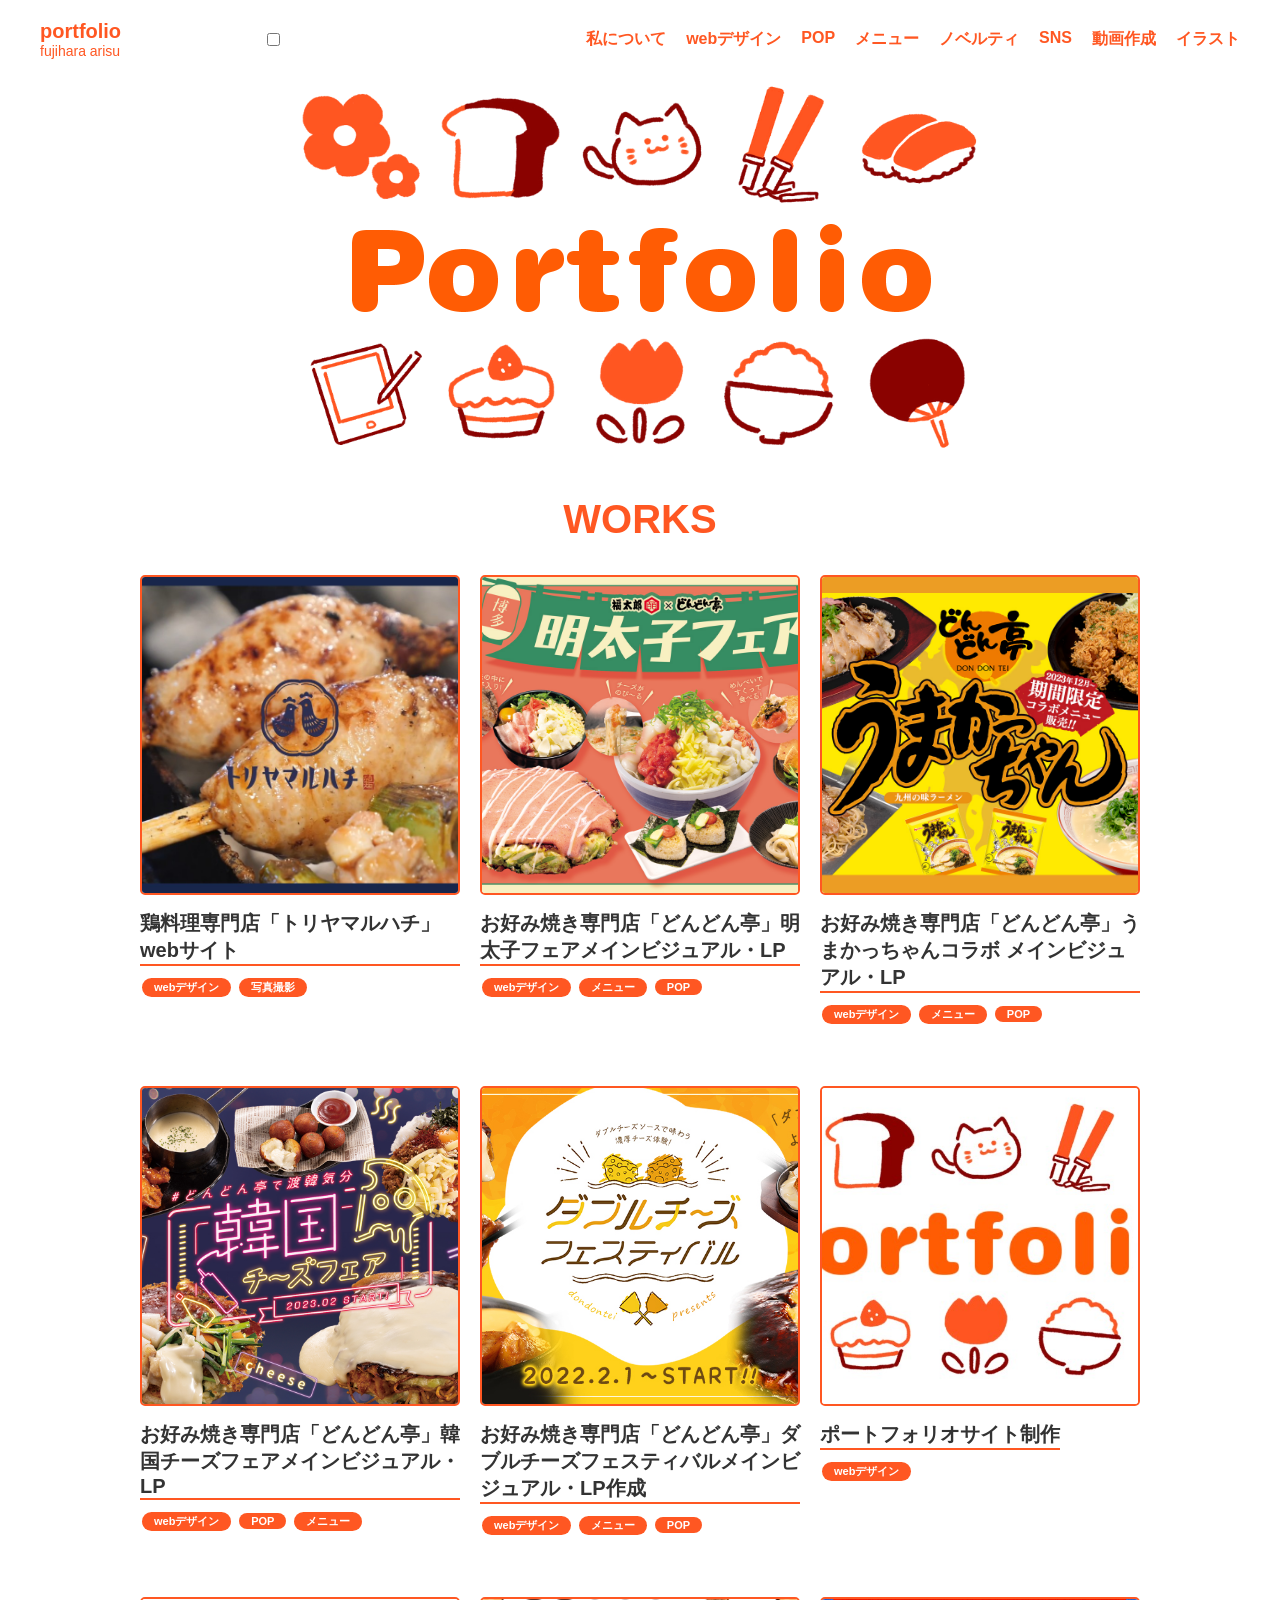
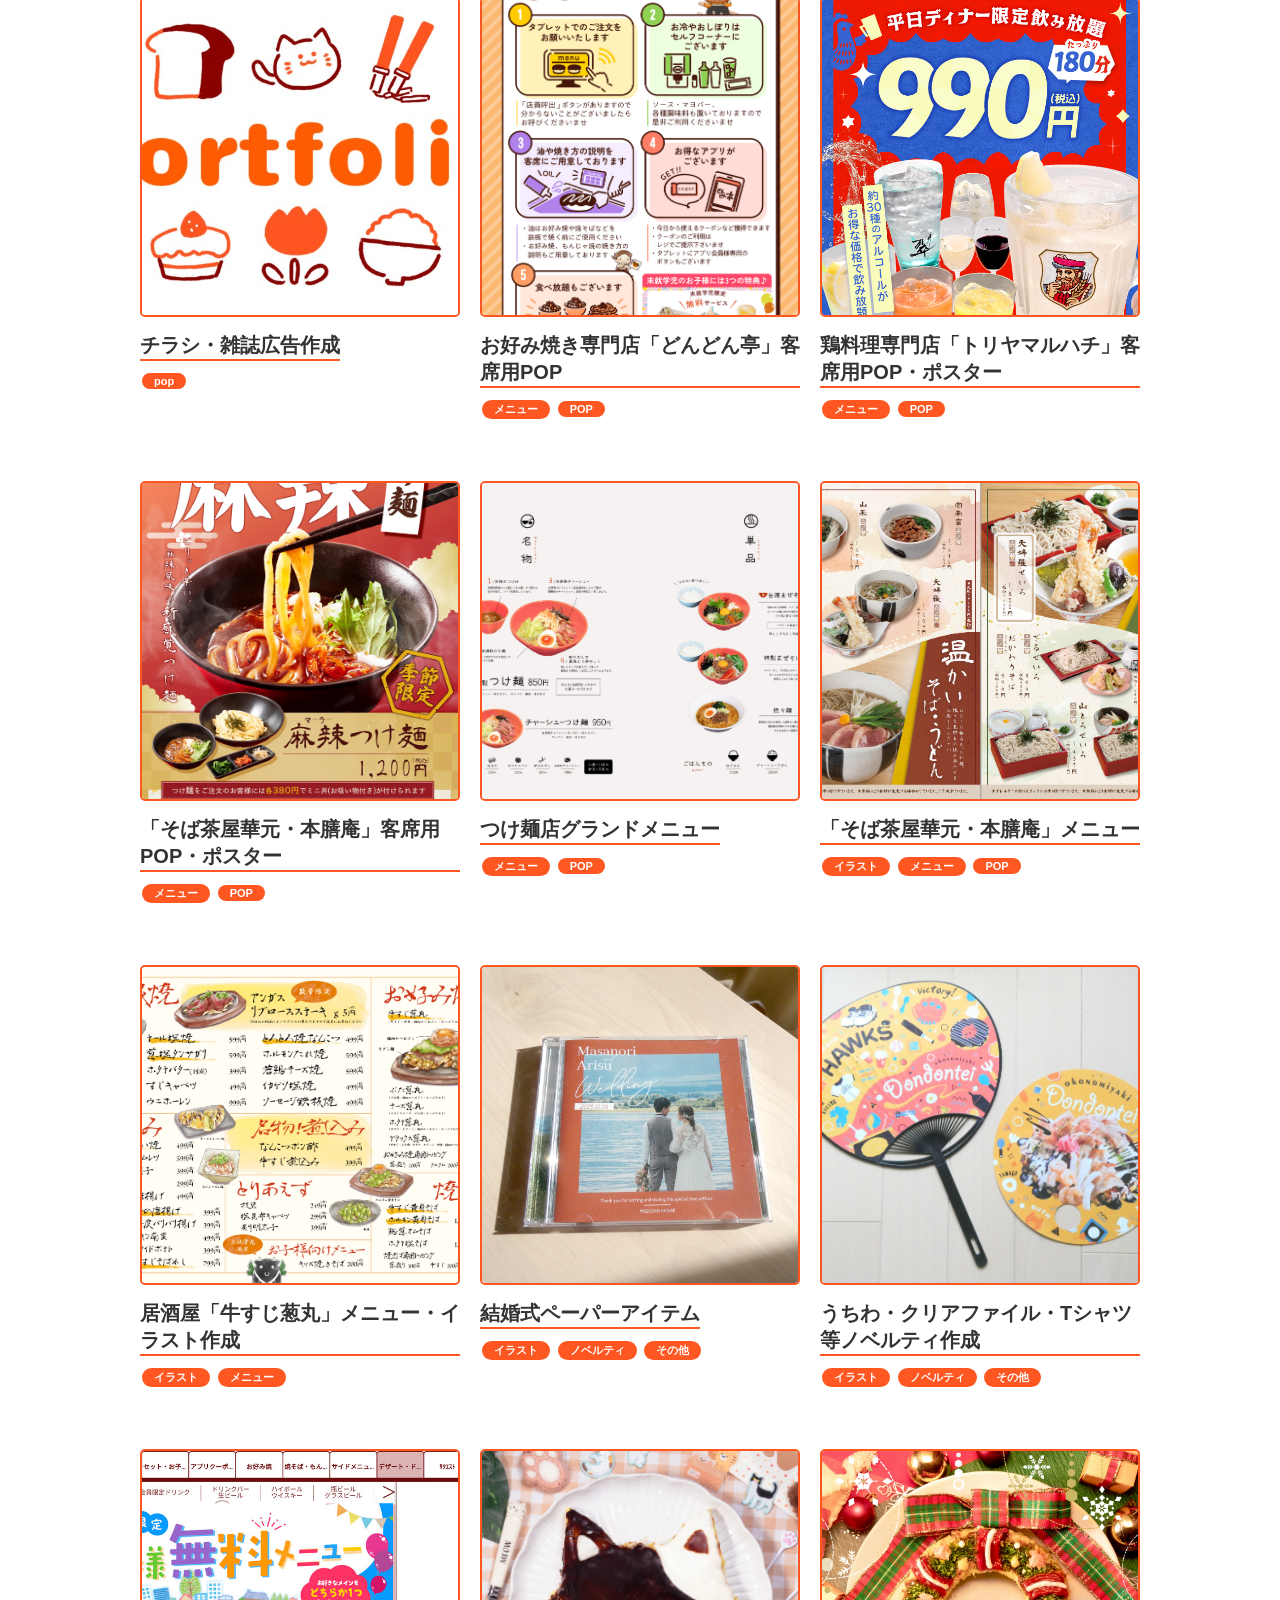
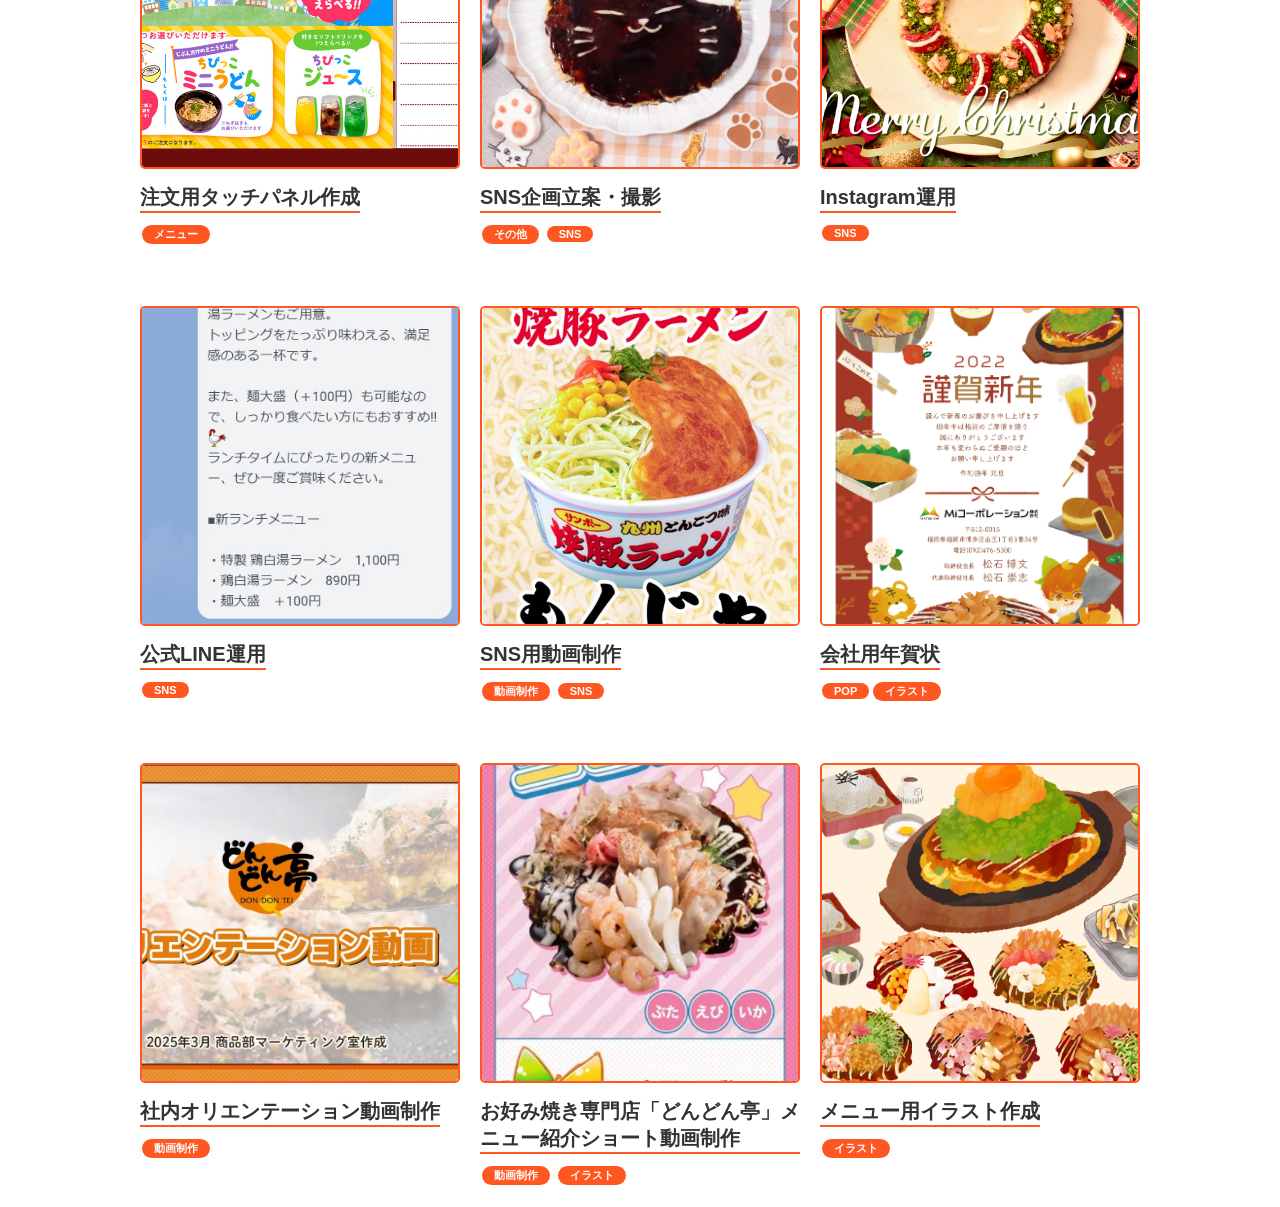
==== commit 291f0cde: "Update index.html" ====
--- a/index.html
+++ b/index.html
@@ -335,6 +335,46 @@
                         </dialog>
                     </article>
 
+	<article class="work-card">
+                        <button class="modal-open-btn" onclick="document.getElementById('modal24').showModal()">
+                            <div class="work-image-wrapper">
+                                <img src="web_portfolio.jpg" alt="チラシ・雑誌広告作成" class="work-thumb">
+                            </div>
+                            <div class="work-info-mini">
+                                <h3 class="work-title">チラシ・雑誌広告作成</h3>
+                                <div class="category-tags">
+                                        <span class="tag">pop</span>
+                                </div>
+                            </div>
+                        </button>
+
+     <dialog id="modal24" class="work-modal">
+                            <div class="modal-content">
+                                <button class="modal-close-btn" onclick="document.getElementById('modal24').close()">×</button>
+                              <div class="modal-body">
+                                  <div class="modal-images-group">
+									 <p>忘新年会チラシ</p>
+                                    <img src="maru_bounen.jpg" alt="詳細画像2" class="modal-main-img"><br>
+									  <img src="maru_bounen2.jpg" alt="詳細画像2" class="modal-main-img"><br>
+									  <p>スパゲティーのパンチョ チラシ作成</p>
+                                    <img src="chirashi_supa.jpg" alt="詳細画像1" class="modal-main-img"><br>								  
+                                    <p>ふぐの通信販売の雑誌広告</p>
+                                    <img src="zassi_fugu.jpg" alt="詳細画像1" class="modal-main-img"><br>
+									
+                                
+                                  <div class="modal-text">
+                                    <h3>チラシ・雑誌広告作成</h3>
+                                    <div class="category-tags">
+                                    <span class="tag">POP</span>
+                                    </div>
+                                    <p>様々な業態のチラシ・ふぐの通信販売の雑誌広告作成。<br>
+                                    </p>
+                                  </div>
+                                </div>
+                            </div>
+                        </dialog>
+                    </article>
+					
 
 					         <article class="work-card">
                         <button class="modal-open-btn" onclick="document.getElementById('modal13').showModal()">
@@ -406,7 +446,7 @@
                                     <img src="maru_mizutaki.jpg" alt="詳細画像1" class="modal-main-img"><br>
                                     <p>名物「朝挽きつくね」ポスター</p>
                                     <img src="maru_pop_02.jpg" alt="詳細画像2" class="modal-main-img"><br>
-									 <p>鶏皮110円キャンペーンPOP</p>
+									<p>鶏皮110円キャンペーンPOP</p>
                                     <img src="maru_pop_05.jpg" alt="詳細画像2" class="modal-main-img"><br>
                                     </div>
                                 
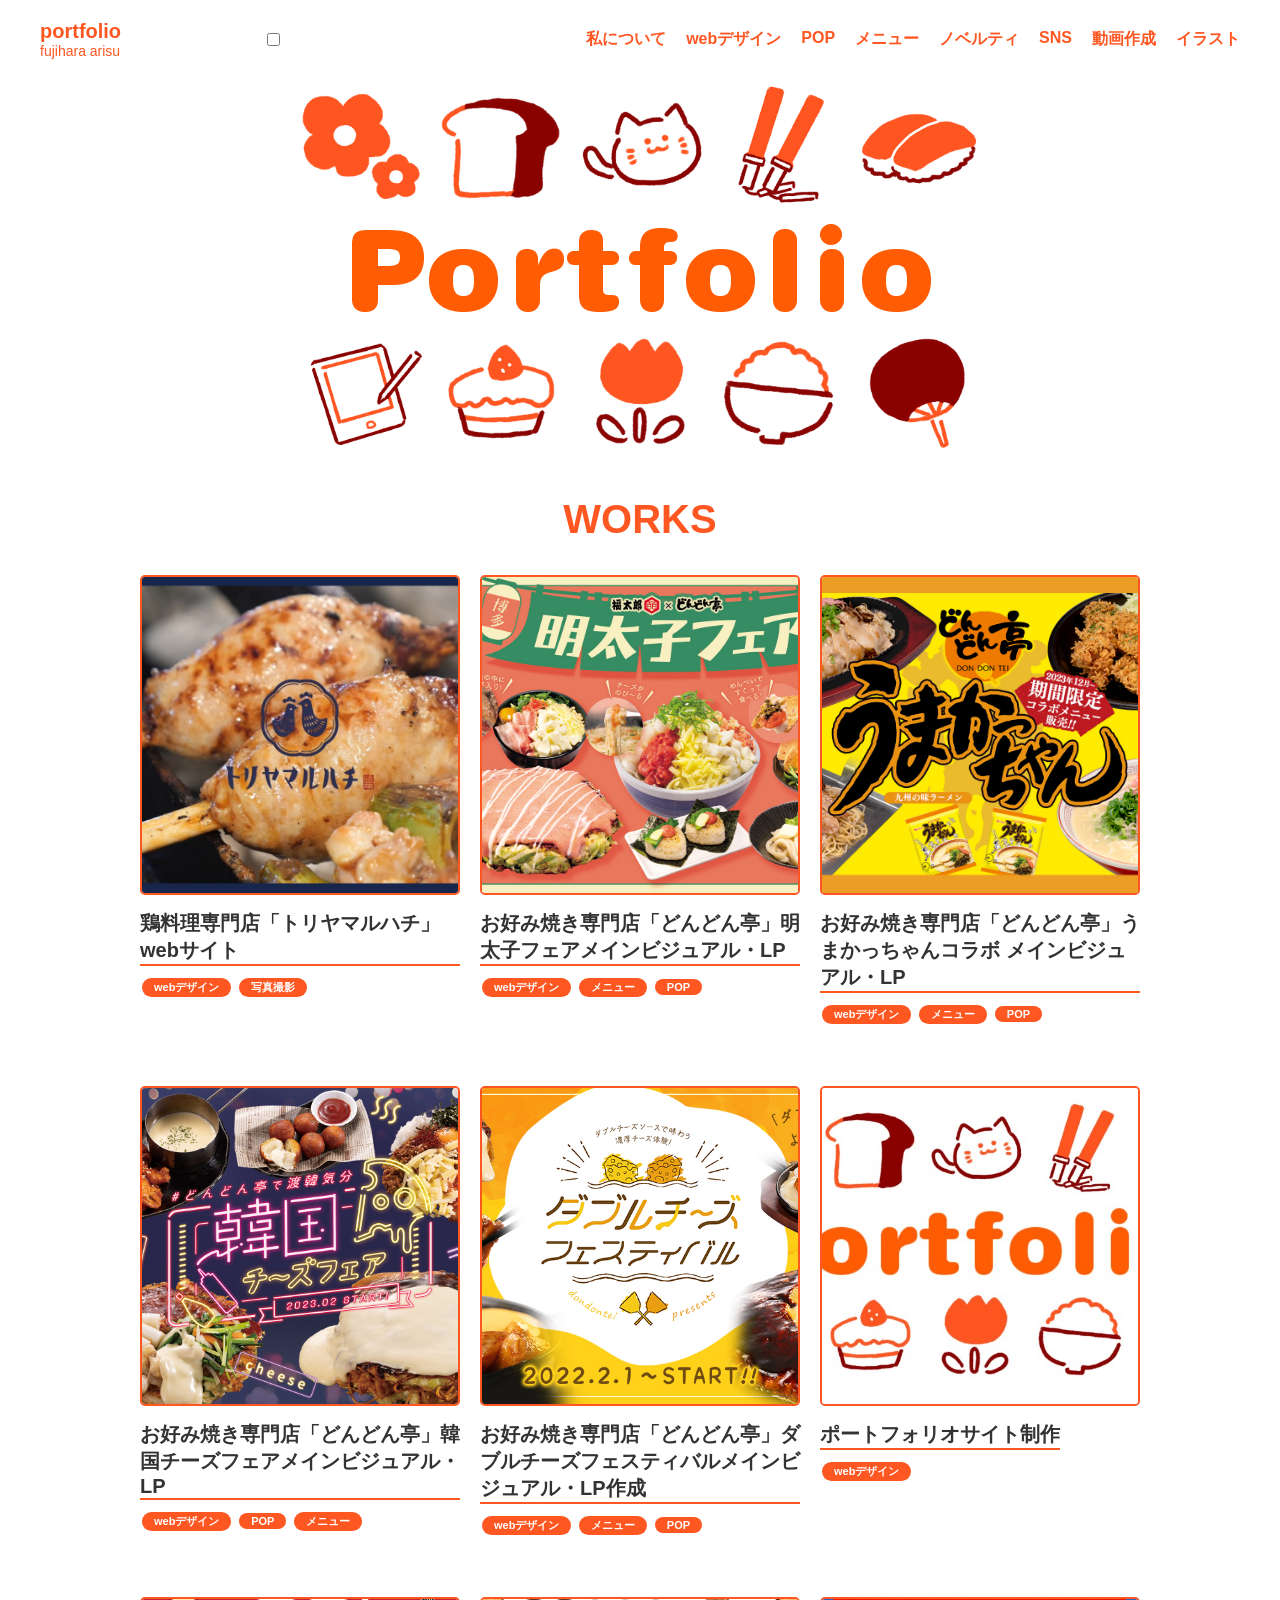
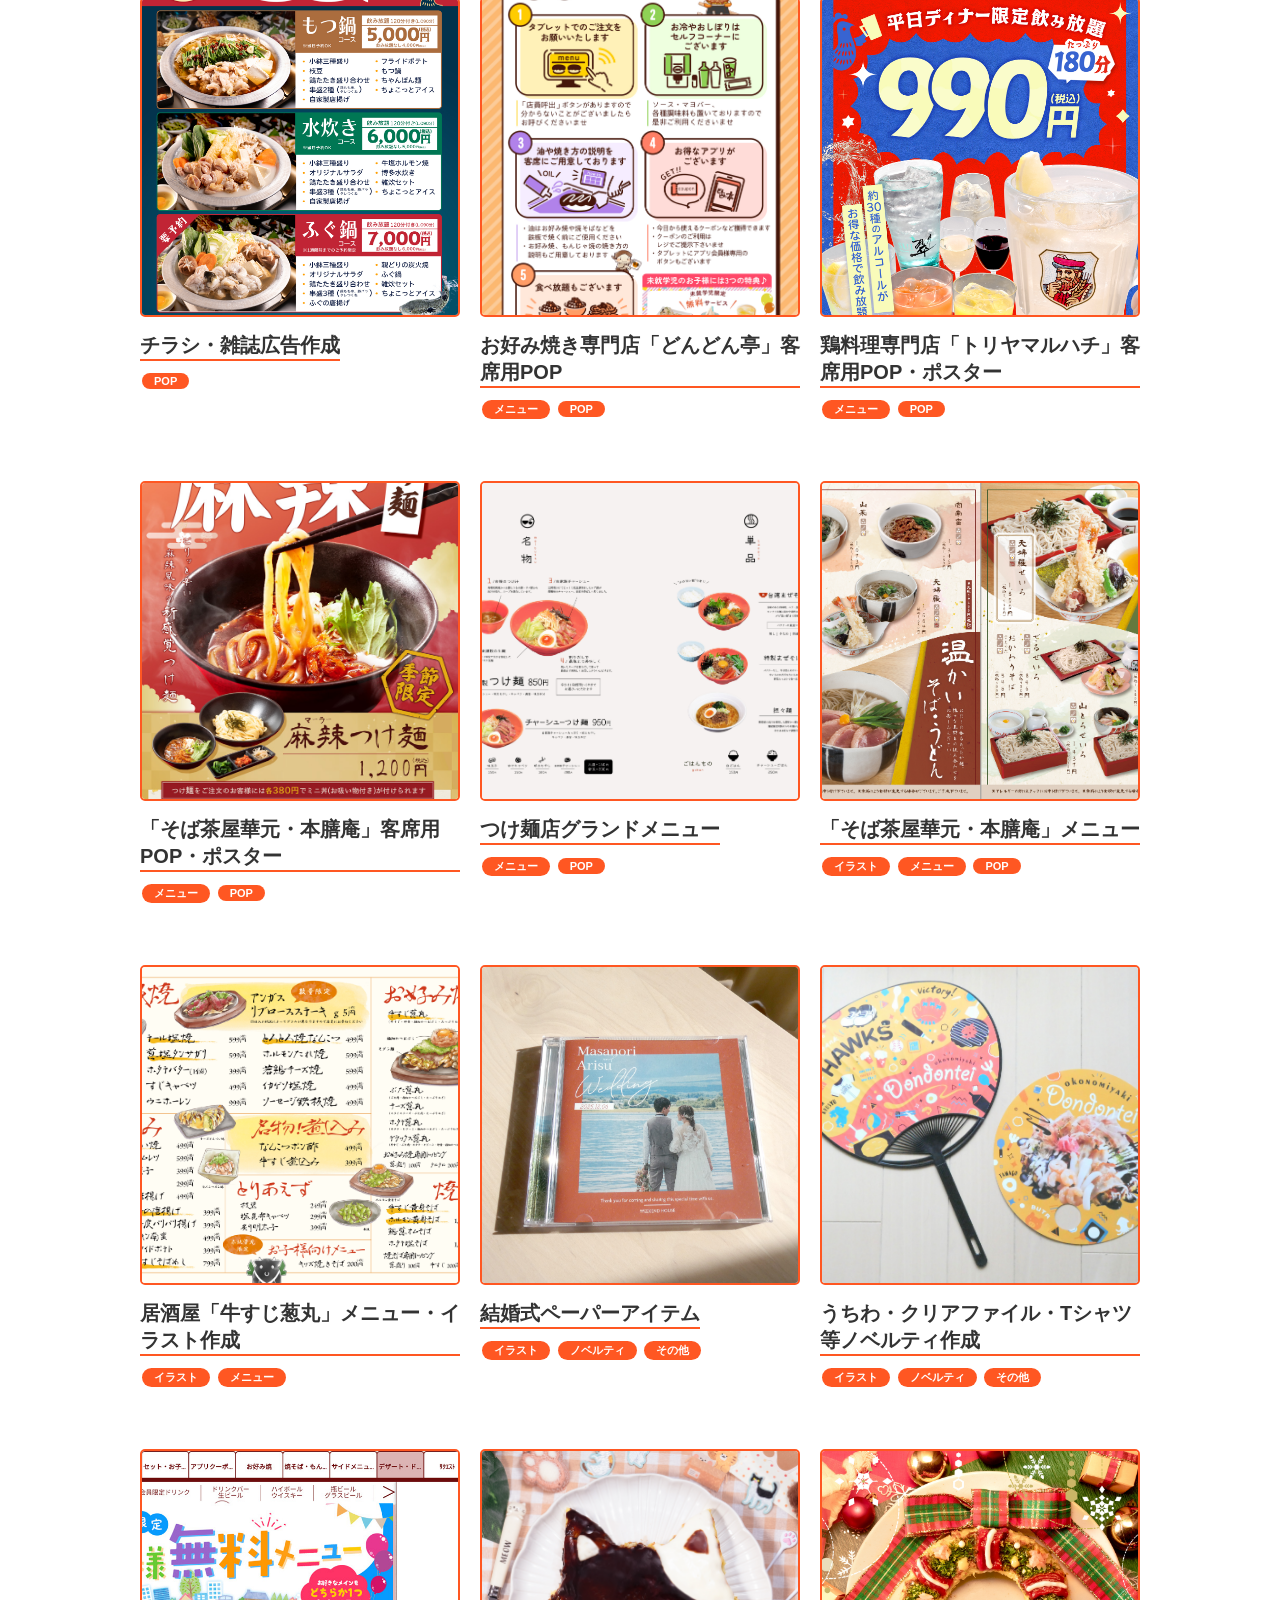
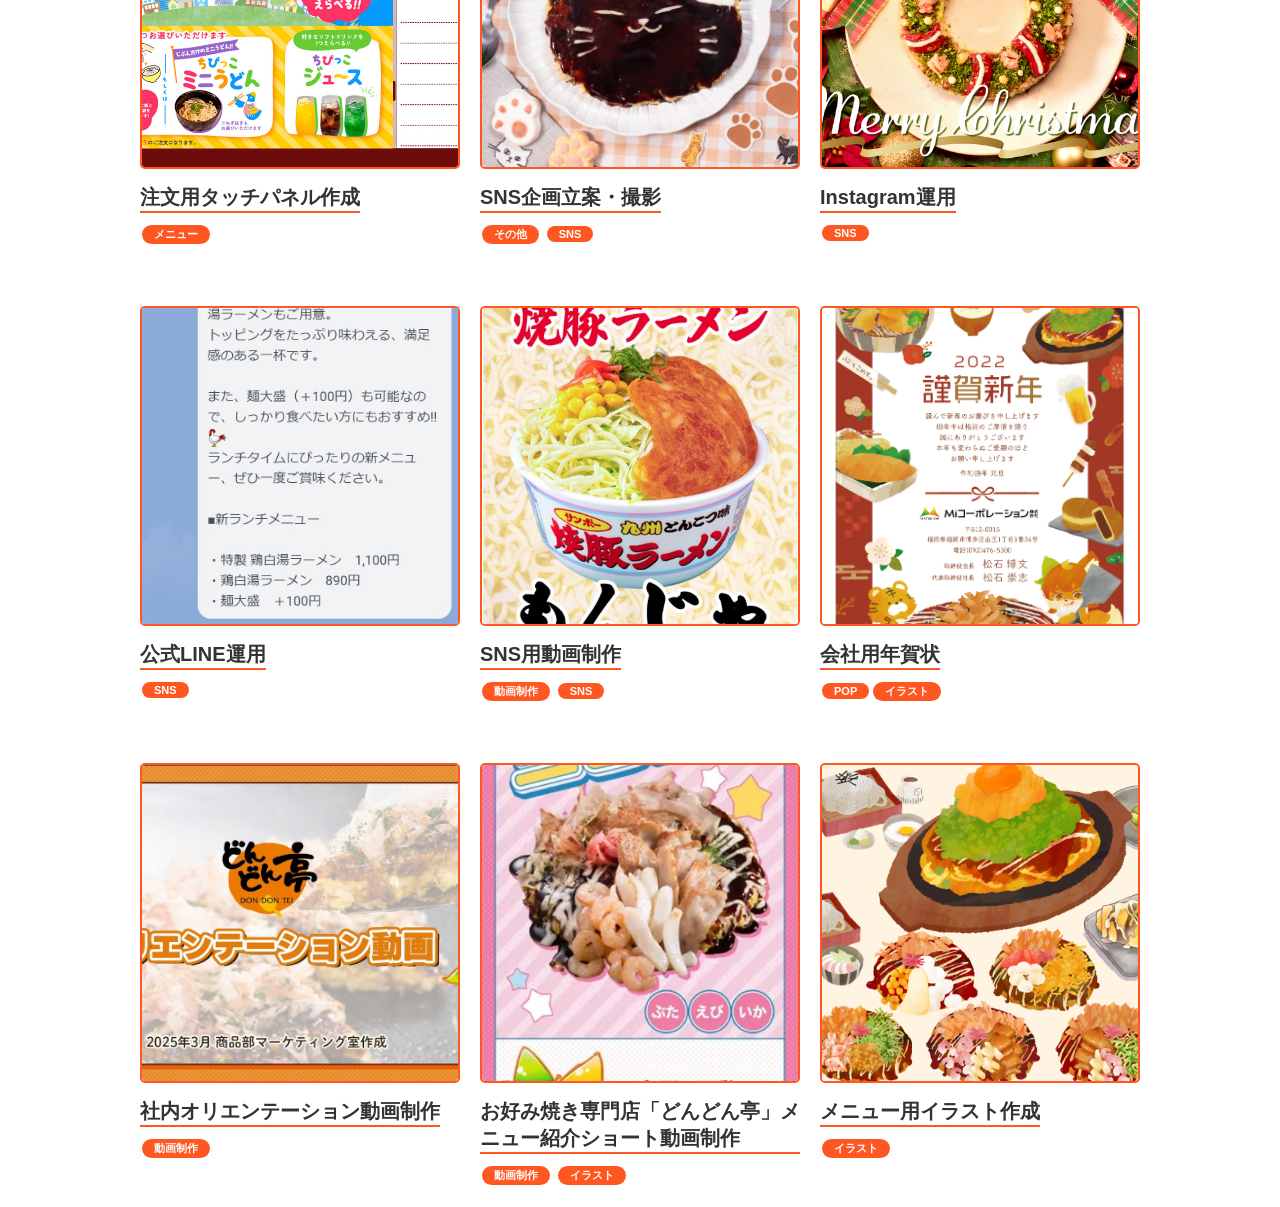
==== commit 1677b0ab: "Update index.html" ====
--- a/index.html
+++ b/index.html
@@ -335,32 +335,35 @@
                         </dialog>
                     </article>
 
-	<article class="work-card">
+					
+      <article class="work-card">
                         <button class="modal-open-btn" onclick="document.getElementById('modal24').showModal()">
                             <div class="work-image-wrapper">
-                                <img src="web_portfolio.jpg" alt="チラシ・雑誌広告作成" class="work-thumb">
+                                <img src="maru_bounen.jpg" alt="チラシ・雑誌広告作成" class="work-thumb">
                             </div>
                             <div class="work-info-mini">
                                 <h3 class="work-title">チラシ・雑誌広告作成</h3>
                                 <div class="category-tags">
-                                        <span class="tag">pop</span>
-                                </div>
-                            </div>
-                        </button>
-
-     <dialog id="modal24" class="work-modal">
+
+                                    <span class="tag">POP</span>
+                                </div>
+                            </div>
+                        </button>
+
+                        <dialog id="modal24" class="work-modal">
                             <div class="modal-content">
                                 <button class="modal-close-btn" onclick="document.getElementById('modal24').close()">×</button>
                               <div class="modal-body">
                                   <div class="modal-images-group">
-									 <p>忘新年会チラシ</p>
+                                     <p>忘新年会チラシ</p>
                                     <img src="maru_bounen.jpg" alt="詳細画像2" class="modal-main-img"><br>
 									  <img src="maru_bounen2.jpg" alt="詳細画像2" class="modal-main-img"><br>
 									  <p>スパゲティーのパンチョ チラシ作成</p>
                                     <img src="chirashi_supa.jpg" alt="詳細画像1" class="modal-main-img"><br>								  
                                     <p>ふぐの通信販売の雑誌広告</p>
                                     <img src="zassi_fugu.jpg" alt="詳細画像1" class="modal-main-img"><br>
-									
+									  
+                                    </div>
                                 
                                   <div class="modal-text">
                                     <h3>チラシ・雑誌広告作成</h3>
@@ -368,12 +371,16 @@
                                     <span class="tag">POP</span>
                                     </div>
                                     <p>様々な業態のチラシ・ふぐの通信販売の雑誌広告作成。<br>
-                                    </p>
-                                  </div>
-                                </div>
-                            </div>
-                        </dialog>
-                    </article>
+
+                                    </p>
+                                  </div>
+                                </div>
+                            </div>
+                        </dialog>
+                    </article>
+
+					
+	
 					
 
 					         <article class="work-card">
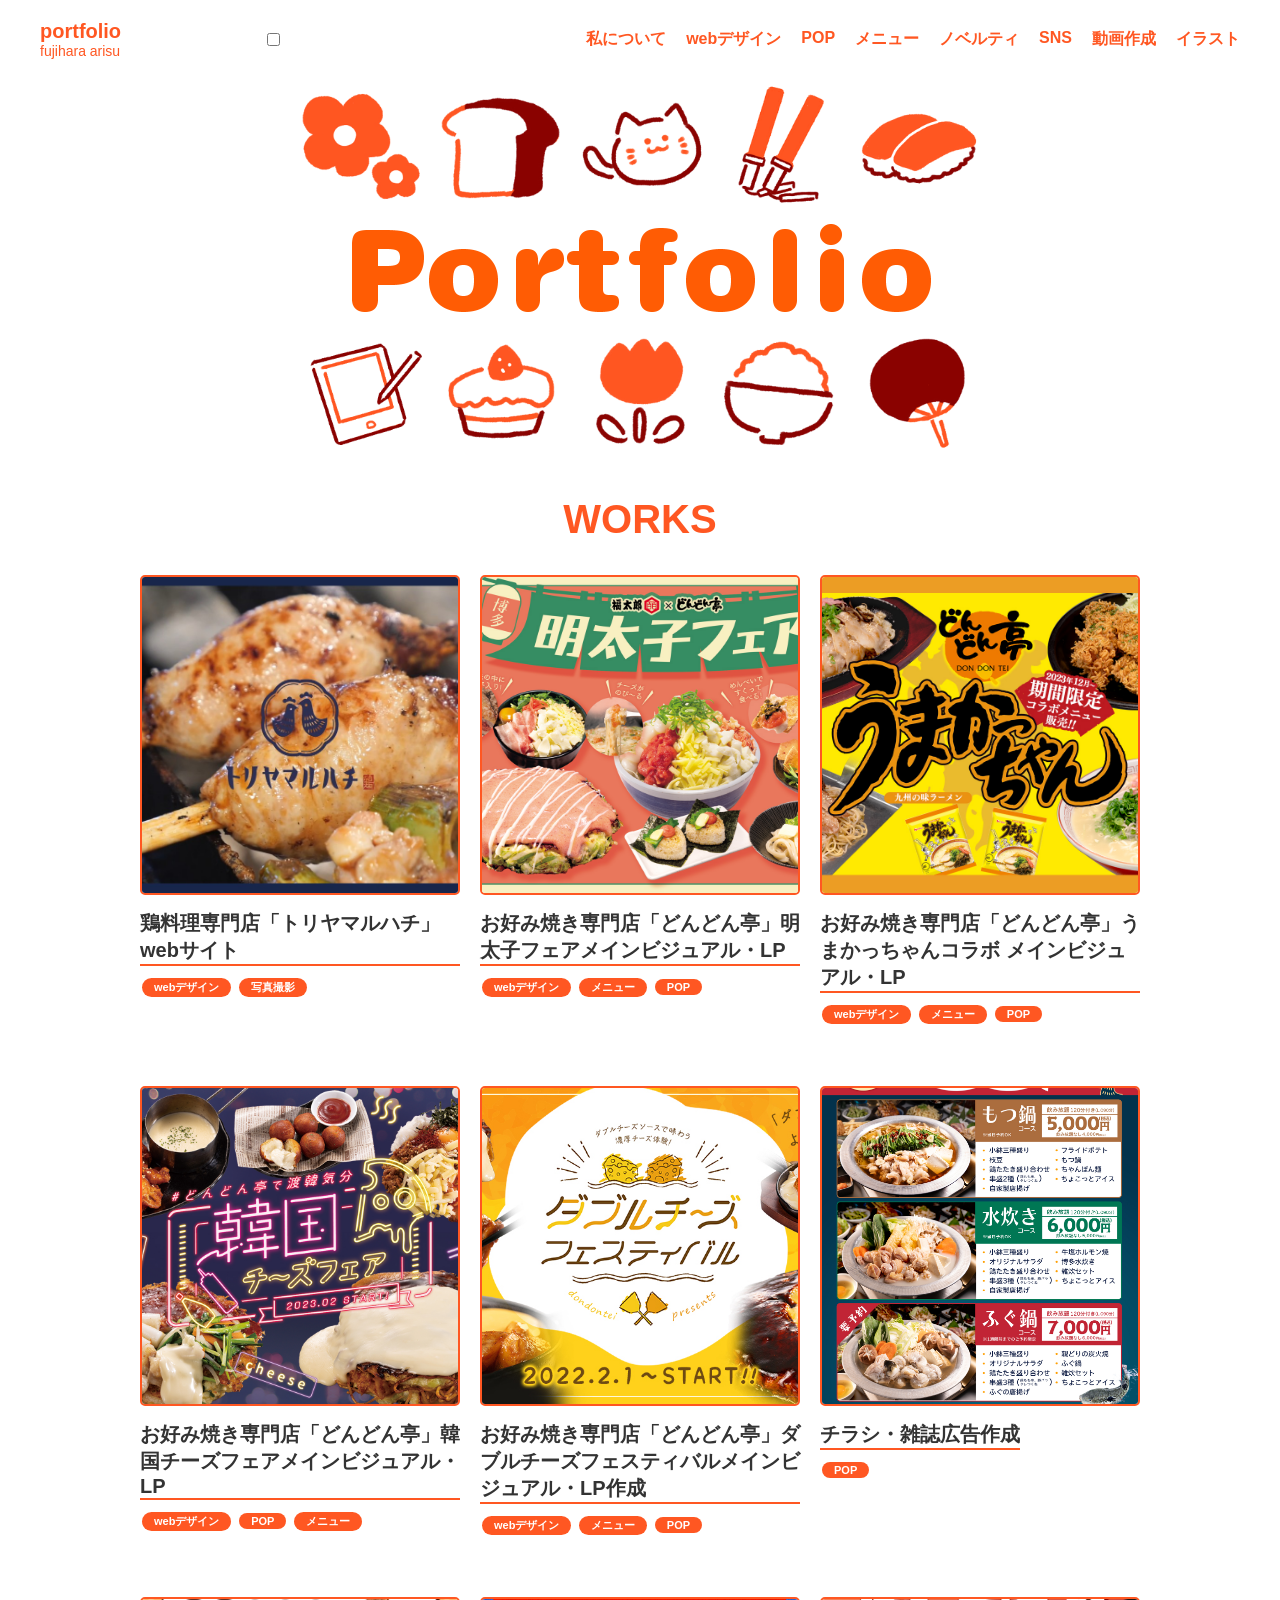
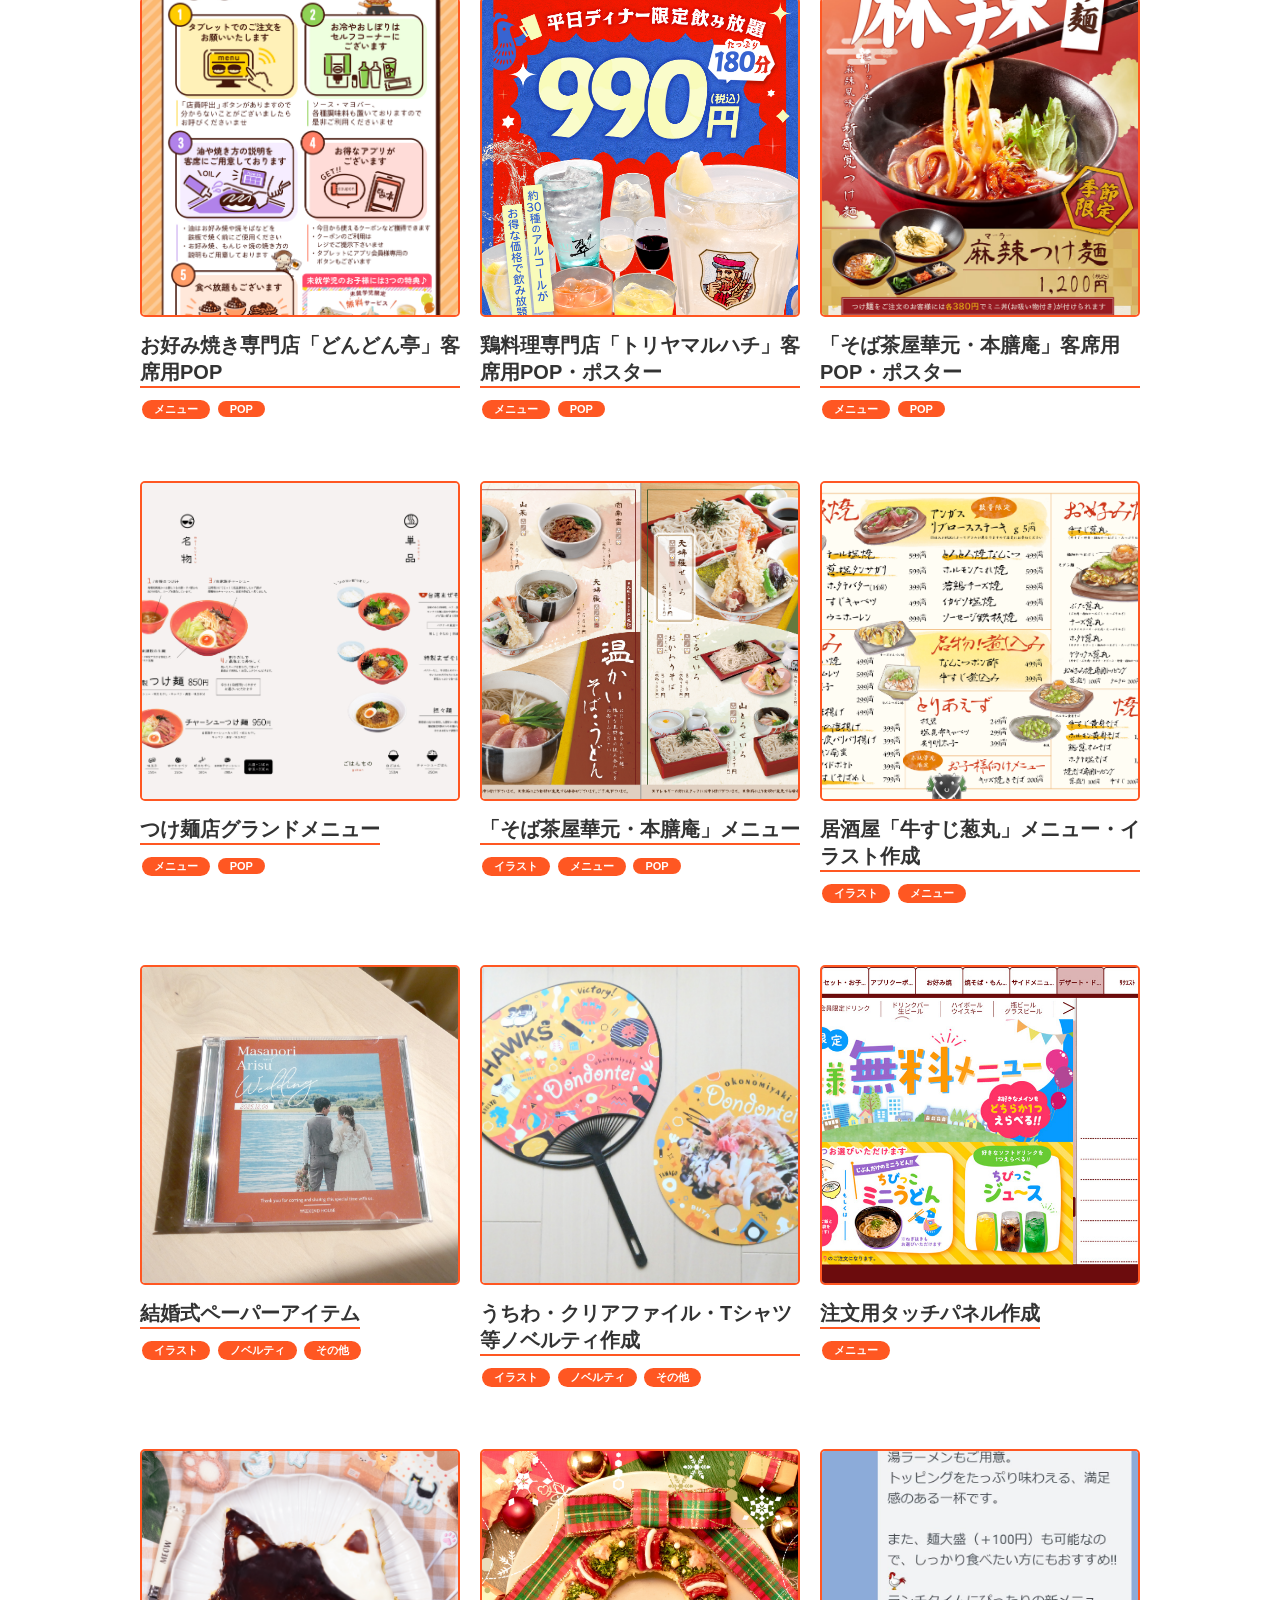
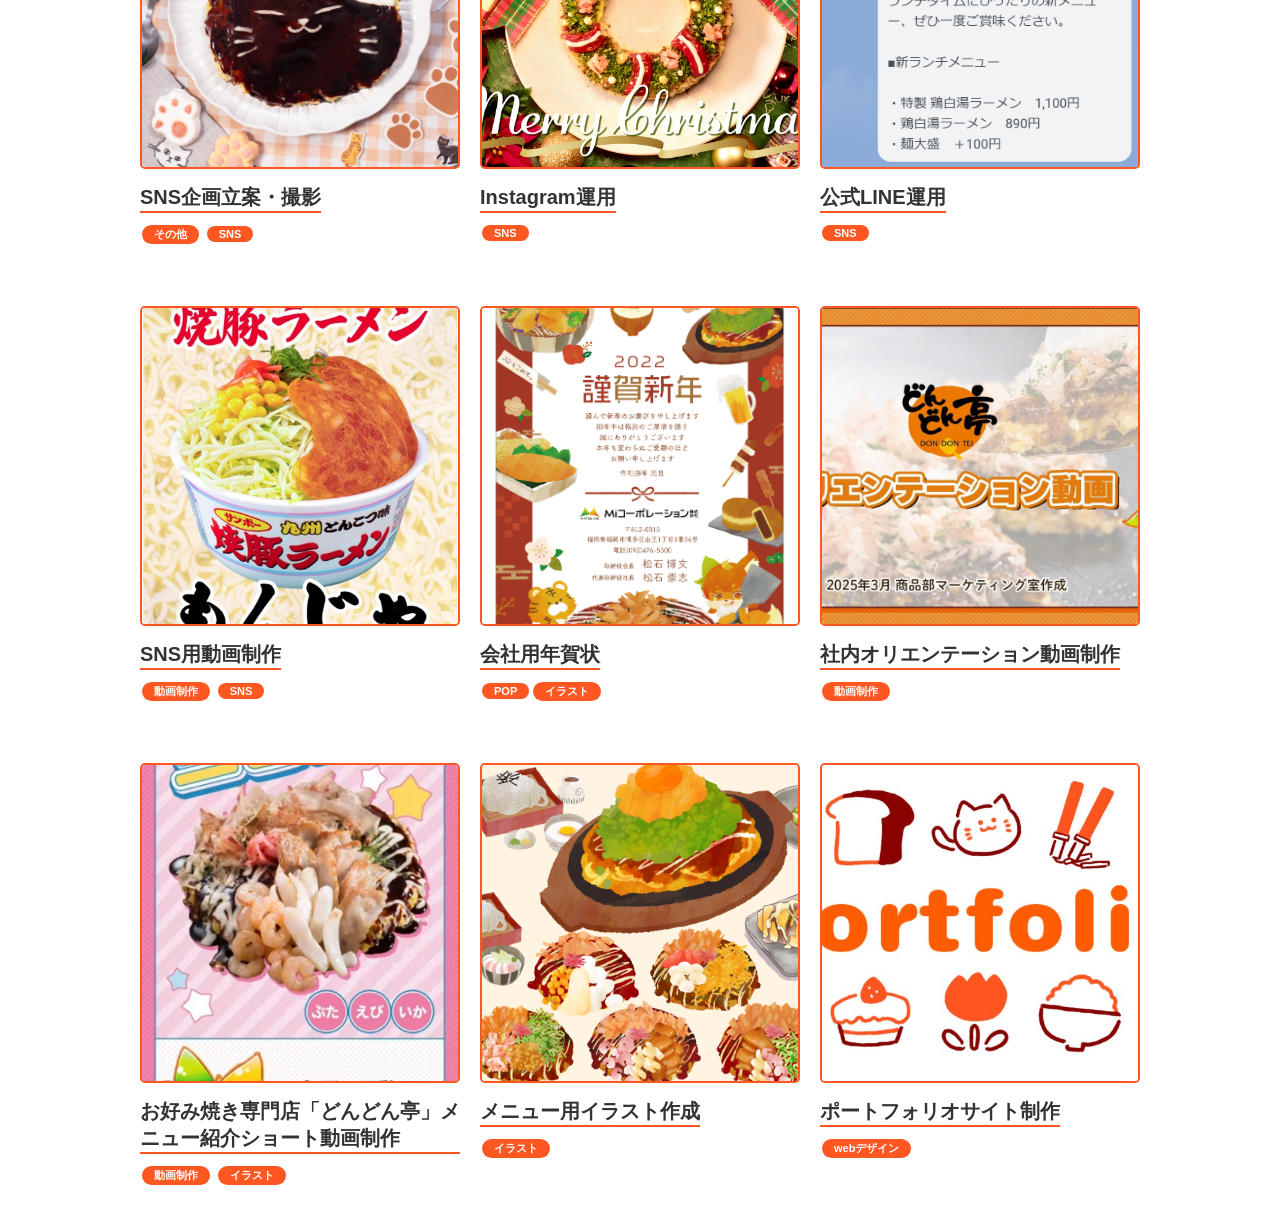
==== commit eea3572a: "Update index.html" ====
--- a/index.html
+++ b/index.html
@@ -297,43 +297,6 @@
                     </article>
 
 
-                    <article class="work-card">
-                        <button class="modal-open-btn" onclick="document.getElementById('modal21').showModal()">
-                            <div class="work-image-wrapper">
-                                <img src="web_portfolio.jpg" alt="ポートフォリオサイト" class="work-thumb">
-                            </div>
-                            <div class="work-info-mini">
-                                <h3 class="work-title">ポートフォリオサイト制作</h3>
-                                <div class="category-tags">
-                                        <span class="tag">webデザイン</span>
-                                </div>
-                            </div>
-                        </button>
-
-                        <dialog id="modal21" class="work-modal">
-                            <div class="modal-content">
-                                <button class="modal-close-btn" onclick="document.getElementById('modal21').close()">×</button>
-                              <div class="modal-body">
-                                  <div class="modal-images-group">
-                                    <img src="web_portfolio.jpg" alt="詳細画像1" class="modal-main-img">
-                                    <img src="web_portfolio02.jpg" alt="詳細画像1" class="modal-main-img">
-                                    </div>
-                                
-                                  <div class="modal-text">
-                                    <h3>ポートフォリオサイト制作</h3>
-                                    <div class="category-tags">
-                                        <span class="tag">webデザイン</span>
-                                    </div>
-                                    <p>当ポートフォリオサイトの制作。<br>
-                                        飲食店の実績が多いので、飲食物の写真が引き立つよう暖かみのある色合いをベースに作成。シンプルで閲覧しやすいデザインを心がけた。<br>
-                                        <br>
-                                    
-                                     
-                                  </div>
-                                </div>
-                            </div>
-                        </dialog>
-                    </article>
 
 					
       <article class="work-card">
@@ -1149,6 +1112,44 @@
                             </div>
                         </dialog>
                     </article>      
+
+					                 <article class="work-card">
+                        <button class="modal-open-btn" onclick="document.getElementById('modal21').showModal()">
+                            <div class="work-image-wrapper">
+                                <img src="web_portfolio.jpg" alt="ポートフォリオサイト" class="work-thumb">
+                            </div>
+                            <div class="work-info-mini">
+                                <h3 class="work-title">ポートフォリオサイト制作</h3>
+                                <div class="category-tags">
+                                        <span class="tag">webデザイン</span>
+                                </div>
+                            </div>
+                        </button>
+
+                        <dialog id="modal21" class="work-modal">
+                            <div class="modal-content">
+                                <button class="modal-close-btn" onclick="document.getElementById('modal21').close()">×</button>
+                              <div class="modal-body">
+                                  <div class="modal-images-group">
+                                    <img src="web_portfolio.jpg" alt="詳細画像1" class="modal-main-img">
+                                    <img src="web_portfolio02.jpg" alt="詳細画像1" class="modal-main-img">
+                                    </div>
+                                
+                                  <div class="modal-text">
+                                    <h3>ポートフォリオサイト制作</h3>
+                                    <div class="category-tags">
+                                        <span class="tag">webデザイン</span>
+                                    </div>
+                                    <p>当ポートフォリオサイトの制作。<br>
+                                        飲食店の実績が多いので、飲食物の写真が引き立つよう暖かみのある色合いをベースに作成。シンプルで閲覧しやすいデザインを心がけた。<br>
+                                        <br>
+                                    
+                                     
+                                  </div>
+                                </div>
+                            </div>
+                        </dialog>
+                    </article>
 
                     
   
